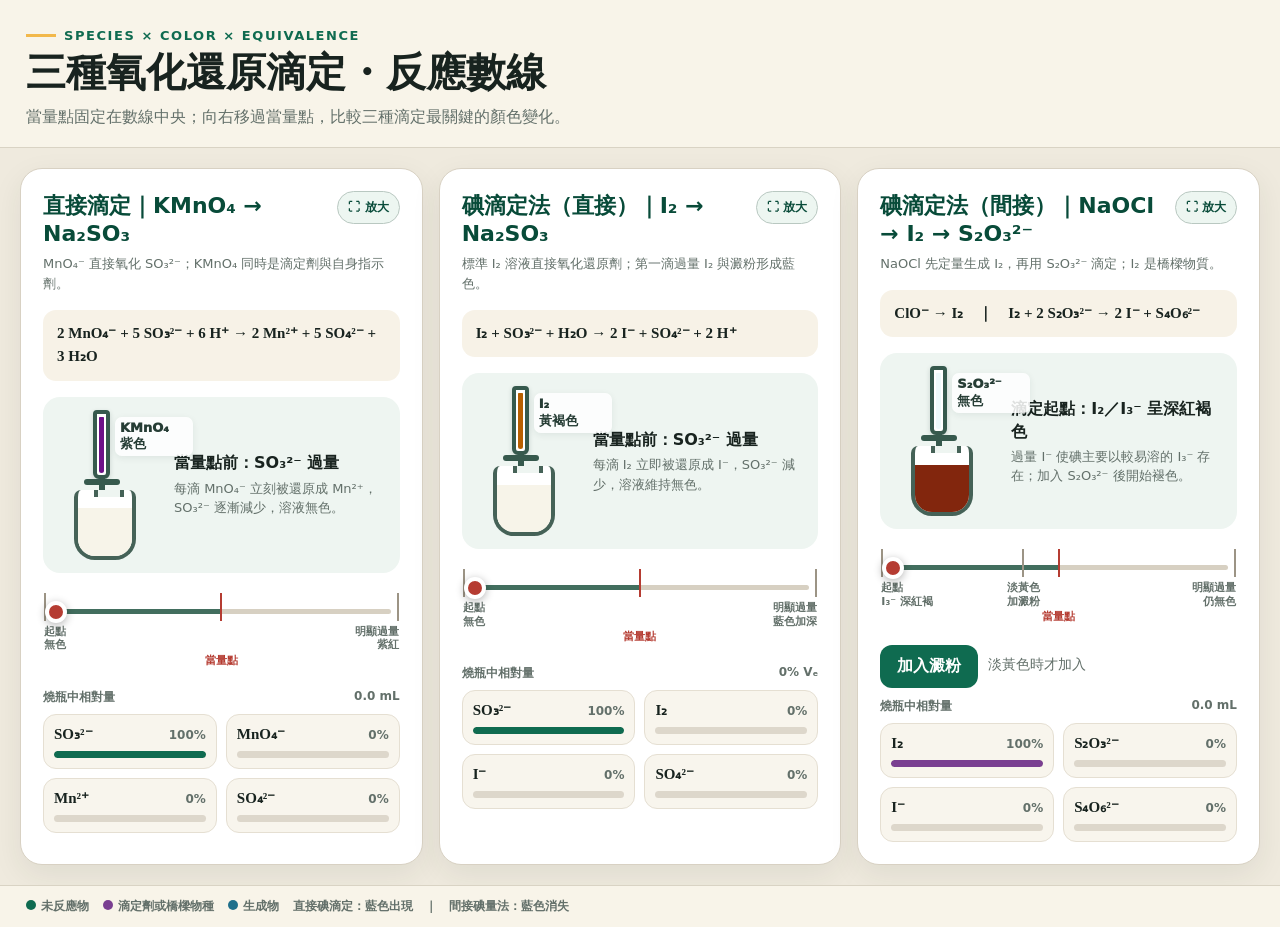
==== redox-titration-line/index.html @ ae6f3263 "新增氧化還原滴定互動數線" ====
<!doctype html>
<html lang="zh-Hant">
<head>
  <meta charset="utf-8">
  <meta name="viewport" content="width=device-width, initial-scale=1">
  <meta name="color-scheme" content="light">
  <meta name="description" content="比較過錳酸鉀直接滴定、直接碘滴定與間接碘量法的物種、顏色及當量點變化。">
  <title>三種氧化還原滴定｜互動反應數線</title>
  <style>
    :root {
      --ink:#18231f; --muted:#63706a; --paper:#fffdf7; --line:#d9d3c4;
      --green:#0f6b50; --green-dark:#084b39; --lime:#d9ef8b; --amber:#f2b84b;
      --purple:#7a3f91; --blue:#1f6f8b; --red:#b53c32; --shadow:0 18px 48px rgba(31,42,36,.12);
    }
    *{box-sizing:border-box}
    html{scroll-behavior:smooth}
    body{margin:0;color:var(--ink);background:#f2eee4;font-family:"PingFang TC","Noto Sans TC",system-ui,sans-serif}
    button,input{font:inherit}
    button{cursor:pointer}
    .topbar{position:sticky;top:0;z-index:20;display:flex;align-items:center;justify-content:space-between;gap:16px;padding:14px clamp(18px,4vw,56px);background:rgba(255,253,247,.9);border-bottom:1px solid rgba(130,119,94,.18);backdrop-filter:blur(14px)}
    .brand{display:flex;align-items:center;gap:12px;font-weight:900;letter-spacing:.04em}
    .brand-mark{width:34px;height:34px;display:grid;place-items:center;border-radius:50%;color:white;background:var(--green);box-shadow:inset 0 0 0 5px rgba(255,255,255,.2)}
    .top-actions{display:flex;gap:8px}
    .icon-btn,.pill-btn{border:1px solid #cbc5b8;background:white;color:var(--ink);border-radius:999px;padding:9px 13px;font-weight:800}
    .icon-btn:hover,.pill-btn:hover{border-color:var(--green);color:var(--green)}
    main{max-width:1180px;margin:auto;padding:clamp(24px,5vw,64px) clamp(18px,4vw,44px) 92px}
    .hero{display:grid;grid-template-columns:1.25fr .75fr;gap:34px;align-items:end;margin-bottom:36px}
    .eyebrow{display:inline-flex;align-items:center;gap:8px;color:var(--green);font-weight:900;font-size:13px;letter-spacing:.12em;text-transform:uppercase}
    .eyebrow:before{content:"";width:30px;height:3px;background:var(--amber)}
    h1{font-family:"Noto Serif TC","Songti TC",serif;font-size:clamp(42px,7vw,82px);line-height:1.05;letter-spacing:-.04em;margin:16px 0 18px}
    .hero p{max-width:720px;font-size:clamp(17px,2vw,21px);line-height:1.75;color:#445049;margin:0}
    .formula-card{position:relative;min-height:200px;padding:26px;border-radius:28px;background:var(--green-dark);color:white;overflow:hidden;box-shadow:var(--shadow)}
    .formula-card:after{content:"e⁻";position:absolute;right:-10px;bottom:-34px;font:900 112px/1 Georgia,serif;color:rgba(255,255,255,.09);transform:rotate(-8deg)}
    .formula-card strong{display:block;font-size:15px;color:var(--lime);margin-bottom:42px}
    .formula-card span{display:block;font:700 clamp(22px,3vw,34px)/1.45 Georgia,"Times New Roman",serif}
    .journey-wrap{position:relative;margin:0 0 30px;padding:14px 0 2px}
    .journey-line{position:absolute;left:8%;right:8%;top:36px;height:4px;background:#cec7b8;border-radius:9px}
    .journey-fill{width:0;height:100%;background:linear-gradient(90deg,var(--green),var(--amber));border-radius:9px;transition:width .45s ease}
    .journey{position:relative;display:grid;grid-template-columns:repeat(3,1fr);gap:10px}
    .station-tab{border:0;background:transparent;text-align:center;color:var(--muted);padding:0 8px}
    .station-tab .dot{display:grid;place-items:center;width:48px;height:48px;margin:0 auto 10px;border-radius:50%;border:4px solid #f2eee4;background:#c9c2b3;color:white;font-weight:900;transition:.25s}
    .station-tab b{display:block;font-size:15px}.station-tab small{font-size:12px}
    .station-tab.active{color:var(--green-dark)}
    .station-tab.active .dot,.station-tab.done .dot{background:var(--green);transform:scale(1.08)}
    .station-tab.done .dot:after{content:"✓"}.station-tab.done .dot{font-size:0}
    .lesson{display:none;animation:rise .38s ease}
    .lesson.active{display:block}
    @keyframes rise{from{opacity:0;transform:translateY(10px)}to{opacity:1;transform:none}}
    .lesson-head{display:flex;justify-content:space-between;align-items:start;gap:24px;margin-bottom:18px}
    .lesson-kicker{color:var(--red);font-size:13px;font-weight:900;letter-spacing:.1em}
    h2{font-family:"Noto Serif TC","Songti TC",serif;font-size:clamp(28px,4vw,44px);margin:7px 0 8px}
    .lesson-head p{color:var(--muted);line-height:1.65;margin:0;max-width:780px}
    .tag{white-space:nowrap;border:1px solid #b8cfc6;background:#e9f5ef;color:var(--green-dark);border-radius:999px;padding:8px 12px;font-size:13px;font-weight:900}
    .grid{display:grid;grid-template-columns:1.15fr .85fr;gap:18px}
    .panel{background:var(--paper);border:1px solid #ded7c9;border-radius:24px;padding:clamp(20px,3vw,30px);box-shadow:var(--shadow)}
    .panel h3{font-size:16px;margin:0 0 18px;color:var(--green-dark);letter-spacing:.04em}
    .equation{padding:18px;border-left:5px solid var(--amber);background:#f7f2e7;border-radius:6px 16px 16px 6px;font:700 clamp(16px,2.2vw,23px)/1.6 Georgia,"Times New Roman",serif;overflow-x:auto;white-space:nowrap}
    sub,sup{line-height:0}
    .ratio-rail{display:grid;grid-template-columns:repeat(3,1fr);align-items:center;gap:8px;margin:24px 0}
    .ratio-node{min-height:92px;display:grid;place-items:center;text-align:center;padding:10px;border-radius:18px;background:white;border:2px solid #d8d1c2;font-weight:900}
    .ratio-node b{display:block;font-size:23px;color:var(--green)}
    .ratio-arrow{text-align:center;color:var(--red);font-weight:900;font-size:13px}
    .question{margin:14px 0;padding:16px 18px;border:1px dashed #c6bdac;border-radius:16px;background:#fff}
    .question strong{display:block;margin-bottom:10px}
    .choices{display:flex;flex-wrap:wrap;gap:8px}
    .choice{border:1px solid #c9c2b5;background:#fff;border-radius:12px;padding:9px 12px}
    .choice.selected{border-color:var(--green);background:#e5f3ed;color:var(--green-dark);font-weight:900}
    .choice.wrong{border-color:#d69b94;background:#fff0ed;color:#8f312a}
    .feedback{min-height:25px;margin-top:9px;color:var(--muted);font-size:14px;line-height:1.55}
    .feedback.good{color:var(--green);font-weight:800}.feedback.bad{color:var(--red);font-weight:800}
    .sim{display:grid;gap:16px}
    .flask-area{min-height:214px;display:grid;place-items:center;background:linear-gradient(#eef8f2,#fff);border-radius:20px;border:1px solid #dce7e0}
    .flask{position:relative;width:150px;height:150px;border:6px solid #426255;border-top:0;border-radius:15px 15px 52px 52px;overflow:hidden;transform:perspective(220px) rotateX(-2deg)}
    .flask:before{content:"";position:absolute;left:44px;top:-36px;width:52px;height:50px;border:6px solid #426255;border-bottom:0;border-radius:8px 8px 0 0;background:#eef8f2;z-index:2}
    .liquid{position:absolute;left:0;right:0;bottom:0;height:70%;background:#f7f4e9;transition:background .2s}
    .drop{position:absolute;left:50%;top:14px;width:13px;height:18px;border-radius:50% 50% 50% 0;background:var(--purple);transform:translateX(-50%) rotate(-45deg);opacity:.85}
    .range-labels{display:flex;justify-content:space-between;color:var(--muted);font-size:12px}
    input[type=range]{width:100%;accent-color:var(--purple)}
    .numberline{position:relative;padding:12px 2px 4px}
    .numberline:before{content:"";position:absolute;left:8px;right:8px;top:24px;height:5px;border-radius:8px;background:linear-gradient(90deg,#2e5680 0 var(--endpoint,91%),#d8d1c2 var(--endpoint,91%) 100%)}
    .numberline input{position:relative;z-index:2;margin:0;appearance:none;background:transparent}
    .numberline input::-webkit-slider-runnable-track{height:5px;background:transparent}
    .numberline input::-webkit-slider-thumb{appearance:none;width:23px;height:23px;margin-top:-9px;border:4px solid white;border-radius:50%;background:var(--red);box-shadow:0 2px 8px rgba(0,0,0,.28)}
    .numberline .eq-tick{position:absolute;left:var(--endpoint,91%);top:7px;width:2px;height:34px;background:var(--red);transform:translateX(-1px)}
    .numberline .eq-tick span{position:absolute;top:-18px;left:50%;transform:translateX(-50%);white-space:nowrap;color:var(--red);font-size:11px;font-weight:900}
    .mini-flask{position:relative;height:92px;border:4px solid #456257;border-top:0;border-radius:9px 9px 28px 28px;overflow:hidden;background:white}
    .mini-flask:before{content:"";position:absolute;left:calc(50% - 18px);top:-22px;width:30px;height:27px;border:4px solid #456257;border-bottom:0;background:#f8fbf9;z-index:2}
    .mini-liquid{position:absolute;left:0;right:0;bottom:0;height:70%;transition:background .2s}
    .color-note{display:grid;grid-template-columns:80px 1fr;gap:14px;align-items:center;padding:15px;border-radius:18px;background:#eef5f1;margin-bottom:14px}
    .starch-action{display:flex;align-items:center;gap:10px;flex-wrap:wrap;margin-top:10px}
    .starch-action button{padding:8px 12px;font-size:13px}
    .starch-action button:disabled{cursor:not-allowed;opacity:.45}
    .starch-status{font-size:12px;font-weight:900;color:var(--muted)}
    .readout{display:flex;align-items:baseline;justify-content:space-between;gap:16px}
    .readout b{font-size:30px;color:var(--purple)}
    .controls{display:grid;grid-template-columns:1fr 1fr;gap:12px}
    label{display:grid;gap:7px;color:var(--muted);font-size:13px;font-weight:800}
    input[type=number]{width:100%;border:1px solid #bfb7a8;border-radius:12px;padding:11px 12px;background:white;color:var(--ink)}
    .calc{margin-top:16px;padding:17px;border-radius:16px;background:var(--green-dark);color:white}
    .calc small{color:#bfe4d4}.calc .answer{font-size:clamp(24px,3.8vw,38px);font-weight:900;margin-top:5px;color:var(--lime)}
    .chain{display:grid;gap:10px}
    .chain-step{position:relative;border:1px solid #d8d1c2;border-radius:18px;padding:17px 18px 17px 64px;background:#fff;transition:.25s}
    .chain-step:before{content:attr(data-n);position:absolute;left:17px;top:16px;width:32px;height:32px;display:grid;place-items:center;border-radius:50%;background:#d9e9e1;color:var(--green-dark);font-weight:900}
    .chain-step:not(:last-child):after{content:"↓";position:absolute;left:28px;bottom:-20px;z-index:2;color:var(--red);font-weight:900}
    .chain-step.active{border-color:var(--green);box-shadow:0 0 0 3px #dfeee8}
    .chain-step b{display:block;margin-bottom:5px}.chain-step span{color:var(--muted);font-size:14px}
    .answer-row{display:flex;gap:10px;align-items:stretch}
    .answer-row input{flex:1;min-width:0;border:1px solid #bfb7a8;border-radius:12px;padding:12px}
    .primary{border:0;border-radius:12px;padding:11px 17px;background:var(--green);color:white;font-weight:900}
    .ghost{border:1px solid #bfb7a8;border-radius:12px;padding:11px 17px;background:white;color:var(--ink);font-weight:900}
    .lesson-nav{display:flex;justify-content:space-between;gap:12px;margin-top:22px}
    .lesson-nav button{min-width:145px}
    .takeaway{margin-top:30px;padding:26px;border-radius:24px;background:#eddba8;display:grid;grid-template-columns:auto 1fr;gap:18px;align-items:start}
    .takeaway .badge{width:50px;height:50px;display:grid;place-items:center;border-radius:15px;background:#1c3f34;color:white;font-size:25px}
    .takeaway h3{margin:0 0 6px}.takeaway p{margin:0;line-height:1.7;color:#554b35}
    footer{text-align:center;color:#7b776d;font-size:13px;padding:24px}
    .toast{position:fixed;left:50%;bottom:28px;z-index:30;transform:translate(-50%,120px);opacity:0;background:#193c31;color:#fff;padding:12px 18px;border-radius:999px;box-shadow:var(--shadow);transition:.3s;font-weight:800}
    .toast.show{transform:translate(-50%,0);opacity:1}
    .map-dialog{width:min(1180px,96vw);max-height:94vh;padding:0;border:0;border-radius:28px;background:var(--paper);color:var(--ink);box-shadow:0 30px 90px rgba(20,35,29,.32);overflow:hidden}
    .map-dialog::backdrop{background:rgba(10,31,24,.62);backdrop-filter:blur(6px)}
    .map-shell{display:grid;grid-template-rows:auto 1fr auto;max-height:94vh}
    .map-head{display:flex;justify-content:space-between;align-items:start;gap:20px;padding:22px 26px 17px;border-bottom:1px solid var(--line);background:#f8f4e9}
    .map-head h2{margin:2px 0 5px;font-size:clamp(26px,3.5vw,40px)}
    .map-head p{margin:0;color:var(--muted);line-height:1.55}
    .map-close{flex:0 0 auto;width:42px;height:42px;border:1px solid #c9c2b5;border-radius:50%;background:white;color:var(--ink);font-size:22px}
    .map-body{display:grid;grid-template-columns:minmax(670px,1fr) 310px;min-height:0;overflow:auto}
    .graph-stage{position:relative;min-height:620px;background:radial-gradient(circle at 50% 42%,rgba(217,239,139,.18),transparent 25%),linear-gradient(#fffdf7,#f7f2e8);overflow:hidden}
    .graph-lines{position:absolute;inset:0;width:100%;height:100%;pointer-events:none}
    .graph-lines > path{fill:none;stroke:#b5ad9c;stroke-width:2;marker-end:url(#arrow)}
    .graph-node{position:absolute;left:var(--x);top:var(--y);transform:translate(-50%,-50%);width:138px;min-height:56px;padding:10px 9px;border:0;border-radius:16px;background:white;color:var(--ink);box-shadow:0 8px 22px rgba(37,49,43,.13);font-size:13px;font-weight:900;line-height:1.35;text-align:center;transition:.18s}
    .graph-node:hover,.graph-node:focus-visible{transform:translate(-50%,-50%) scale(1.05);outline:3px solid rgba(15,107,80,.2)}
    .graph-node[aria-pressed="true"]{background:var(--green-dark);color:white;box-shadow:0 10px 26px rgba(8,75,57,.28)}
    .graph-node.prereq{border-top:5px solid var(--amber)}
    .graph-node.core{width:170px;background:#dff0e8;border:2px solid #9ac5b3;color:var(--green-dark);font-size:15px}
    .graph-node.method{border-top:5px solid var(--green)}
    .graph-node.evidence{border-top:5px solid var(--purple)}
    .graph-node.application{border-top:5px solid var(--blue)}
    .map-detail{padding:24px;border-left:1px solid var(--line);background:white;overflow:auto}
    .map-detail .type{display:inline-block;margin-bottom:10px;padding:5px 9px;border-radius:999px;background:#e4f1eb;color:var(--green-dark);font-size:12px;font-weight:900}
    .map-detail h3{margin:0 0 10px;font:800 25px/1.3 "Noto Serif TC","Songti TC",serif;color:var(--ink)}
    .map-detail p{margin:0 0 17px;color:#4d5a53;line-height:1.7}
    .map-detail dl{margin:0;display:grid;gap:14px}
    .map-detail dt{font-size:12px;font-weight:900;color:var(--red);letter-spacing:.06em}
    .map-detail dd{margin:3px 0 0;line-height:1.6;color:#37443e}
    .map-legend{display:flex;flex-wrap:wrap;gap:14px;padding:12px 26px;border-top:1px solid var(--line);background:#f8f4e9;color:var(--muted);font-size:12px;font-weight:800}
    .legend-dot{display:inline-block;width:10px;height:10px;margin-right:5px;border-radius:50%}
    .process-dialog{width:min(1380px,98vw)}
    .process-grid{display:grid;grid-template-columns:repeat(3,minmax(340px,1fr));gap:16px;padding:20px;background:#efeade;overflow:auto}
    .process-card{min-width:0;padding:22px;border:1px solid #d8d1c3;border-radius:22px;background:white;box-shadow:0 10px 30px rgba(32,45,38,.08)}
    .process-card-head{display:flex;align-items:flex-start;justify-content:space-between;gap:12px;margin-bottom:4px}
    .process-card h3{margin:0 0 4px;color:var(--green-dark);font-size:22px}
    .card-expand{flex:0 0 auto;border:1px solid #b9c8c1;border-radius:999px;background:#edf6f1;color:var(--green-dark);padding:7px 10px;font-size:12px;font-weight:900}
    .card-expand:hover,.card-expand:focus-visible{background:var(--green);color:white;outline:3px solid rgba(15,107,80,.16)}
    .process-card .subtitle{margin:0 0 16px;color:var(--muted);font-size:13px;line-height:1.55}
    .process-equation{padding:12px 14px;border-radius:13px;background:#f7f2e7;font:700 15px/1.55 Georgia,"Times New Roman",serif;overflow-wrap:anywhere}
    .process-observation{display:grid;grid-template-columns:104px 1fr;gap:14px;align-items:center;margin:16px 0;padding:13px;border-radius:17px;background:#eef5f1}
    .titration-apparatus{position:relative;width:98px;height:150px;display:flex;align-items:flex-end;justify-content:center}
    .burette{position:absolute;left:37px;top:0;width:17px;height:69px;border:4px solid #36594d;border-radius:4px 4px 6px 6px;background:white;overflow:hidden;box-shadow:0 2px 5px rgba(28,54,45,.18)}
    .burette-liquid{position:absolute;inset:3px 2px 2px;background:var(--titrant,#f7f4e9);border-radius:1px 1px 3px 3px}
    .burette-tip{position:absolute;left:43px;top:68px;width:6px;height:21px;background:#36594d}
    .burette-stopcock{position:absolute;left:28px;top:69px;width:36px;height:6px;border-radius:4px;background:#36594d}
    .burette-drop{position:absolute;left:41px;top:95px;width:10px;height:13px;border:2px solid rgba(54,89,77,.35);border-radius:60% 60% 65% 65%;background:var(--titrant,#f7f4e9);transform:rotate(45deg)}
    .burette-caption{position:absolute;left:59px;top:7px;width:78px;padding:3px 5px;border-radius:7px;background:rgba(255,255,255,.86);color:#263d35;font-size:13px;font-weight:950;line-height:1.3;box-shadow:0 2px 7px rgba(28,54,45,.08)}
    .solution-vial{position:relative;width:62px;height:70px;border:4px solid #456257;border-top:0;border-radius:7px 7px 21px 21px;overflow:hidden;background:white}
    .solution-vial:before{content:"";position:absolute;left:16px;top:-15px;width:22px;height:18px;border:4px solid #456257;border-bottom:0;background:#eef5f1;z-index:2}
    .solution-color{position:absolute;left:0;right:0;bottom:0;height:72%;background:#f7f4e9;transition:background .2s}
    .process-phase{font-weight:900;color:var(--ink);line-height:1.45}
    .process-note{margin-top:4px;color:var(--muted);font-size:13px;line-height:1.5}
    .process-axis{position:relative;margin:27px 2px 70px}
    .process-axis .track{position:absolute;left:7px;right:7px;top:9px;height:5px;border-radius:8px;background:linear-gradient(90deg,#426e5e 0 var(--eq),#d7d0c2 var(--eq) 100%)}
    .process-axis input{position:relative;z-index:2;width:100%;margin:0;appearance:none;background:transparent;accent-color:var(--red)}
    .process-axis input::-webkit-slider-runnable-track{height:5px;background:transparent}
    .process-axis input::-webkit-slider-thumb{appearance:none;width:22px;height:22px;margin-top:-9px;border:4px solid white;border-radius:50%;background:var(--red);box-shadow:0 2px 8px rgba(0,0,0,.3)}
    .axis-mark{position:absolute;top:-7px;left:var(--pos);width:2px;height:28px;background:#9c9485;transform:translateX(-1px)}
    .axis-mark strong{position:absolute;top:32px;left:50%;min-width:76px;transform:translateX(-50%);text-align:center;color:var(--muted);font-size:11px;line-height:1.25}
    .axis-mark.important{background:var(--red)}.axis-mark.important strong{top:61px;color:var(--red)}
    .axis-mark.edge-start strong{left:0;transform:none;text-align:left}.axis-mark.edge-end strong{left:auto;right:0;transform:none;text-align:right}
    .species-title{display:flex;justify-content:space-between;gap:10px;margin:10px 0 8px;color:var(--muted);font-size:12px;font-weight:900}
    .species-grid{display:grid;grid-template-columns:repeat(2,1fr);gap:9px}
    .species-item{padding:10px;border-radius:13px;background:#f8f5ed;border:1px solid #e5dfd2}
    .species-row{display:flex;justify-content:space-between;gap:7px;align-items:baseline;font-size:12px}
    .species-row b{font:700 15px/1.2 Georgia,"Times New Roman",serif;color:var(--ink)}
    .species-value{color:var(--muted);font-weight:900}
    .species-meter{height:7px;margin-top:8px;border-radius:8px;background:#ddd7cb;overflow:hidden}
    .species-meter span{display:block;width:var(--amount,0%);height:100%;border-radius:8px;background:var(--green);transition:width .2s}
    .species-item.reagent .species-meter span{background:var(--purple)}
    .species-item.product .species-meter span{background:var(--blue)}
    .process-actions{display:flex;align-items:center;gap:10px;flex-wrap:wrap;margin-top:14px}
    .process-actions .feedback{margin:0}
    .indirect-pretreatment{display:none;margin:14px 0 4px;padding:18px 20px;border:2px solid #e0b052;border-radius:16px;background:#fff8e8}
    .ki-head{display:flex;align-items:start;justify-content:space-between;gap:16px}
    .indirect-pretreatment b{display:block;color:#6d4900;margin-bottom:5px}
    .indirect-pretreatment .ki-equation{font:700 15px/1.5 Georgia,"Times New Roman",serif;color:#3f3420}
    .indirect-pretreatment .feedback{margin-top:4px}
    .process-card.is-expanded .indirect-pretreatment{display:block}
    .ki-progress{white-space:nowrap;padding:6px 10px;border-radius:999px;background:#f4d994;color:#664300;font-size:12px;font-weight:900}
    .ki-axis{margin:27px 4px 66px}
    .ki-axis .track{background:linear-gradient(90deg,#d7d0c2,#d89a26)}
    .ki-ratio-grid{display:grid;grid-template-columns:1fr 1fr;gap:10px}
    .ki-ratio-card{padding:12px 14px;border:1px solid #e3c878;border-radius:13px;background:rgba(255,255,255,.7)}
    .ki-ratio-card strong{display:block;margin-bottom:7px;color:#5a3d00;font-size:12px;letter-spacing:.04em}
    .ki-ratio-values{font:800 17px/1.5 Georgia,"Times New Roman",serif;color:var(--ink)}
    .ki-excess-note{margin-top:10px;color:#705b27;font-size:12px;font-weight:800}
    .ki-color-key{display:flex;gap:10px;flex-wrap:wrap;margin:10px 0 0}
    .ki-color-chip{display:flex;align-items:center;gap:7px;padding:6px 9px;border-radius:999px;background:white;color:#58451d;font-size:12px;font-weight:900}
    .ki-color-chip i{width:16px;height:16px;border:1px solid rgba(70,45,15,.25);border-radius:50%}
    body.process-only{min-height:100vh;background:#efeade}
    body.process-only > .topbar,body.process-only > main,body.process-only > #mapDialog,body.process-only > footer,body.process-only > .toast{display:none!important}
    body.process-only #processDialog{position:static;display:block;width:100%;max-width:none;max-height:none;margin:0;padding:0;border-radius:0;background:transparent;box-shadow:none;overflow:visible}
    body.process-only #processDialog::backdrop{display:none}
    body.process-only #processDialog .map-shell{min-height:100vh;max-height:none}
    body.process-only #processClose{display:none}
    body.process-only .process-grid{align-items:stretch}
    .process-grid.has-expanded{grid-template-columns:1fr;padding:clamp(18px,3vw,38px)}
    .process-grid.has-expanded .process-card:not(.is-expanded){display:none}
    .process-card.is-expanded{width:min(100%,1040px);justify-self:center;padding:clamp(24px,4vw,44px)}
    .process-card.is-expanded h3{font-size:clamp(26px,4vw,38px)}
    .process-card.is-expanded .subtitle,.process-card.is-expanded .process-note{font-size:16px}
    .process-card.is-expanded .process-equation{font-size:clamp(17px,2vw,23px)}
    .process-card.is-expanded .process-observation{grid-template-columns:120px 1fr;padding:22px}
    .process-card.is-expanded .titration-apparatus{transform:scale(1.14);transform-origin:center}
    .process-card.is-expanded .species-row b{font-size:18px}
    @media(max-width:820px){.hero,.grid{grid-template-columns:1fr}.formula-card{min-height:160px}.lesson-head{display:block}.tag{display:inline-block;margin-top:12px}.station-tab small{display:none}.ratio-rail{grid-template-columns:1fr}.ratio-arrow{transform:rotate(90deg)}.top-actions .label{display:none}}
    @media(max-width:1100px){.process-grid{grid-template-columns:repeat(3,minmax(330px,1fr))}}
    @media(max-width:900px){.map-body{grid-template-columns:1fr}.graph-stage{min-width:700px}.map-detail{border-left:0;border-top:1px solid var(--line)}.map-dialog{overflow:auto}.map-shell{max-height:none}.map-body{overflow:visible}.map-head{position:sticky;top:0;z-index:4}.process-card{min-width:330px}}
    @media(max-width:520px){h1{font-size:44px}.topbar{padding:11px 14px}.brand{font-size:14px}.brand-mark{width:30px;height:30px}.lesson-nav button{min-width:0;flex:1}.controls{grid-template-columns:1fr}.answer-row{flex-wrap:wrap}.answer-row input{flex-basis:100%}.takeaway{grid-template-columns:1fr}.ratio-node{min-height:70px}}
    @media(prefers-reduced-motion:reduce){*{scroll-behavior:auto!important;animation:none!important;transition:none!important}}
  </style>
</head>
<body class="process-only">
  <header class="topbar">
    <div class="brand"><span class="brand-mark">e⁻</span>氧化還原滴定學習線</div>
    <div class="top-actions">
      <button class="icon-btn" id="processBtn" title="開啟直接與間接滴定反應數線">↔ <span class="label">反應數線</span></button>
      <button class="icon-btn" id="mapBtn" title="開啟化學教育圖譜">◉ <span class="label">教育圖譜</span></button>
      <button class="icon-btn" id="resetBtn" title="重設本頁">↺ <span class="label">重設</span></button>
      <button class="icon-btn" id="fullBtn" title="全螢幕">⛶ <span class="label">全螢幕</span></button>
    </div>
  </header>

  <main>
    <section class="hero">
      <div>
        <div class="eyebrow">Interactive stoichiometry trail</div>
        <h1>把三題，<br>走成一條線。</h1>
        <p>從過錳酸鉀的直接滴定，走到漂白水與溴水的碘量法。每一站都只問同一件事：<b>已知的莫耳數，如何沿反應係數走到未知量？</b></p>
      </div>
      <aside class="formula-card" aria-label="共同解題原則">
        <strong>共同核心</strong>
        <span>滴定劑 mol<br>× 反應係數比<br>= 待測物 mol</span>
      </aside>
    </section>

    <nav class="journey-wrap" aria-label="三題學習線">
      <div class="journey-line"><div class="journey-fill" id="journeyFill"></div></div>
      <div class="journey">
        <button class="station-tab active" data-station="0"><span class="dot">1</span><b>直接滴定</b><small>亞硫酸鈉</small></button>
        <button class="station-tab" data-station="1"><span class="dot">2</span><b>間接滴定</b><small>漂白水</small></button>
        <button class="station-tab" data-station="2"><span class="dot">3</span><b>遷移挑戰</b><small>溴水</small></button>
      </div>
    </nav>

    <section class="lesson active" data-lesson="0">
      <div class="lesson-head">
        <div><div class="lesson-kicker">範例 4｜氧化還原反應的計量</div><h2>KMnO₄ 直接滴定 Na₂SO₃</h2><p>先辨識酸的角色與端點，再沿著 <b>2 : 5</b> 的係數比完成濃度計算。</p></div>
        <span class="tag">一段反應鏈</span>
      </div>
      <div class="grid">
        <article class="panel">
          <h3>01｜反應與判斷</h3>
          <div class="equation">2 MnO<sub>4</sub><sup>−</sup> + 5 SO<sub>3</sub><sup>2−</sup> + 6 H<sup>+</sup> → 2 Mn<sup>2+</sup> + 5 SO<sub>4</sub><sup>2−</sup> + 3 H<sub>2</sub>O</div>
          <div class="ratio-rail">
            <div class="ratio-node"><span><b>0.00400</b>mol MnO₄⁻</span></div>
            <div class="ratio-arrow">× 5 / 2 →</div>
            <div class="ratio-node"><span><b>0.0100</b>mol SO₃²⁻</span></div>
          </div>
          <div class="question">
            <strong>為何不能把硫酸換成鹽酸？</strong>
            <div class="choices" data-answer="cl-oxidized">
              <button class="choice" data-value="too-weak">鹽酸酸性太弱</button>
              <button class="choice" data-value="cl-oxidized">Cl⁻ 會被 MnO₄⁻ 氧化</button>
              <button class="choice" data-value="precipitate">會產生沉澱</button>
            </div>
            <div class="feedback">選一個理由。</div>
          </div>
        </article>
        <aside class="panel sim">
          <h3>02｜拖曳滴定管：觀察端點</h3>
          <div class="flask-area"><div class="drop"></div><div class="flask"><div class="liquid" id="liquid1"></div></div></div>
          <div class="numberline" style="--endpoint:93%"><span class="eq-tick"><span>當量點</span></span><input id="volume1" type="range" min="0" max="43" step="0.1" value="0" aria-label="加入過錳酸鉀體積"></div>
          <div class="range-labels"><span>0 mL</span><span>當量點 40.0 mL</span><span>43 mL</span></div>
          <div class="readout"><span>KMnO₄ 已加入</span><b><span id="vol1Read">0.0</span> mL</b></div>
          <div class="feedback" id="endpointText">當量點前：每滴紫色 MnO₄⁻ 都立刻被還原，溶液維持無色。</div>
          <div class="calc"><small>c(SO₃²⁻) = 0.100 × 0.0400 × 5/2 ÷ 0.0500</small><div class="answer">0.200 M</div></div>
        </aside>
      </div>
      <div class="lesson-nav"><button class="ghost" disabled>← 起點</button><button class="primary next" data-next="1">下一站：漂白水 →</button></div>
    </section>

    <section class="lesson" data-lesson="1">
      <div class="lesson-head">
        <div><div class="lesson-kicker">範例 5｜間接滴定法的計量</div><h2>漂白水的有效成分 NaOCl</h2><p>NaOCl 不直接和滴定劑反應；先用 I⁻ 把氧化力「轉交」給 I₂，再滴定 I₂。</p></div>
        <span class="tag">兩段反應鏈</span>
      </div>
      <div class="grid">
        <article class="panel">
          <h3>01｜點選兩段反應，沿鏈追蹤</h3>
          <div class="chain" id="chain2">
            <button class="chain-step active" data-n="1"><b>產生碘</b><span>ClO⁻ + 2 I⁻ + 2 H⁺ → I₂ + Cl⁻ + H₂O</span></button>
            <button class="chain-step" data-n="2"><b>滴定碘</b><span>I₂ + 2 S₂O₃²⁻ → 2 I⁻ + S₄O₆²⁻</span></button>
            <button class="chain-step" data-n="3"><b>合併比例</b><span>1 mol ClO⁻ ≡ 1 mol I₂ ≡ 2 mol S₂O₃²⁻</span></button>
          </div>
          <div class="question">
            <strong>接近終點時才加澱粉，終點現象是？</strong>
            <div class="choices" data-answer="blue-gone">
              <button class="choice" data-value="blue-gone">深藍色剛好消失</button>
              <button class="choice" data-value="blue-appears">深藍色剛好出現</button>
              <button class="choice" data-value="pink">出現淡粉紅色</button>
            </div>
            <div class="feedback">選一個端點現象。</div>
          </div>
        </article>
        <aside class="panel">
          <h3>02｜顏色—當量點—化學計量數線</h3>
          <div class="color-note"><div class="mini-flask"><div class="mini-liquid" id="liquid2"></div></div><div><b id="phase2">當量點前：尚未加澱粉</b><div class="feedback" id="colorText2">I₂ 呈黃褐色，加入 S₂O₃²⁻ 後逐漸變淡。</div><div class="starch-action"><button class="primary" id="starchBtn2" disabled>加入澱粉</button><span class="starch-status" id="starchStatus2">接近當量點時才加入</span></div></div></div>
          <div class="numberline" style="--endpoint:91%"><span class="eq-tick"><span>20.0 mL</span></span><input id="volume2" type="range" min="0" max="22" step="0.1" value="0" aria-label="加入硫代硫酸鈉體積"></div>
          <div class="range-labels"><span>0 mL｜深藍</span><span>當量點｜無色</span><span>22 mL｜過量</span></div>
          <div class="readout"><span>Na₂S₂O₃ 已加入</span><b style="color:var(--blue)"><span id="vol2Read">0.0</span> mL</b></div>
          <h3 style="margin-top:24px">03｜改變題目數據，即時重算</h3>
          <div class="controls">
            <label>Na₂S₂O₃ 濃度（M）<input id="c2" type="number" value="0.100" min="0.001" step="0.001"></label>
            <label>Na₂S₂O₃ 體積（mL）<input id="v2" type="number" value="20.0" min="0.1" step="0.1"></label>
            <label>漂白水質量（g）<input id="m2" type="number" value="1.00" min="0.01" step="0.01"></label>
            <label>NaOCl 莫耳質量（g/mol）<input id="mm2" type="number" value="74.5" min="1" step="0.1"></label>
          </div>
          <div class="ratio-rail">
            <div class="ratio-node"><span><b id="thio2">0.00200</b>mol S₂O₃²⁻</span></div>
            <div class="ratio-arrow">÷ 2 →</div>
            <div class="ratio-node"><span><b id="hypo2">0.00100</b>mol NaOCl</span></div>
          </div>
          <div class="calc"><small>質量百分率 = n(NaOCl) × 74.5 ÷ 1.00 × 100%</small><div class="answer" id="percent2">7.45%</div></div>
        </aside>
      </div>
      <div class="lesson-nav"><button class="ghost prev" data-prev="0">← 回直接滴定</button><button class="primary next" data-next="2">下一站：遷移挑戰 →</button></div>
    </section>

    <section class="lesson" data-lesson="2">
      <div class="lesson-head">
        <div><div class="lesson-kicker">類題 5｜把方法遷移到新物質</div><h2>溴水中的 Br₂ 有多少克？</h2><p>題目換了物質，但中間的 I₂ 與 S₂O₃²⁻ 比例完全相同。先自己作答，再逐層開提示。</p></div>
        <span class="tag">概念遷移</span>
      </div>
      <div class="grid">
        <article class="panel">
          <h3>01｜請先完成</h3>
          <div class="equation">Br<sub>2</sub> + 2 I<sup>−</sup> → 2 Br<sup>−</sup> + I<sub>2</sub><br>I<sub>2</sub> + 2 S<sub>2</sub>O<sub>3</sub><sup>2−</sup> → 2 I<sup>−</sup> + S<sub>4</sub>O<sub>6</sub><sup>2−</sup></div>
          <div class="question">
            <strong>0.200 M Na₂S₂O₃ 25.0 mL 對應多少克 Br₂？</strong>
            <div class="answer-row"><input id="answer3" type="number" step="0.001" placeholder="輸入數值（g）" aria-label="溴的質量答案"><button class="primary" id="check3">檢查</button><button class="ghost" id="hint3">提示</button></div>
            <div class="feedback" id="feedback3">Br = 80，所以 M(Br₂) = 160 g/mol。</div>
          </div>
          <h3 style="margin-top:22px">02｜拖曳類題滴定數線</h3>
          <div class="color-note"><div class="mini-flask"><div class="mini-liquid" id="liquid3"></div></div><div><b id="phase3">當量點前：尚未加澱粉</b><div class="feedback" id="colorText3">I₂ 呈黃褐色，先滴定至淡黃色。</div><div class="starch-action"><button class="primary" id="starchBtn3" disabled>加入澱粉</button><span class="starch-status" id="starchStatus3">接近當量點時才加入</span></div></div></div>
          <div class="numberline" style="--endpoint:93%"><span class="eq-tick"><span>25.0 mL</span></span><input id="volume3" type="range" min="0" max="27" step="0.1" value="0" aria-label="類題加入硫代硫酸鈉體積"></div>
          <div class="range-labels"><span>0 mL｜深藍</span><span>當量點｜無色</span><span>27 mL｜過量</span></div>
          <div class="readout"><span>Na₂S₂O₃ 已加入</span><b style="color:var(--blue)"><span id="vol3Read">0.0</span> mL</b></div>
          <div class="calc"><small id="work3">答案會在答對後顯示完整算式。</small><div class="answer" id="result3">—</div></div>
        </article>
        <aside class="panel">
          <h3>02｜三題連線總結</h3>
          <div class="chain">
            <div class="chain-step" data-n="A"><b>範例 4：直接走</b><span>MnO₄⁻ → SO₃²⁻，使用 2 : 5</span></div>
            <div class="chain-step" data-n="B"><b>範例 5：透過 I₂</b><span>ClO⁻ → I₂ → S₂O₃²⁻，總比 1 : 2</span></div>
            <div class="chain-step" data-n="C"><b>類題 5：換待測物</b><span>Br₂ → I₂ → S₂O₃²⁻，仍是 1 : 2</span></div>
          </div>
          <div class="takeaway"><div class="badge">↗</div><div><h3>看到間接滴定，先找「橋樑物質」</h3><p>本組題的橋樑是 I₂。不要把兩個反應的係數硬背在一起；逐段走，單位會帶你到答案。</p></div></div>
        </aside>
      </div>
      <div class="lesson-nav"><button class="ghost prev" data-prev="1">← 回漂白水</button><button class="primary" id="finishBtn">完成三站 ✓</button></div>
    </section>
  </main>
  <dialog class="map-dialog" id="mapDialog" aria-labelledby="mapTitle">
    <div class="map-shell">
      <header class="map-head">
        <div><div class="eyebrow">Chemistry education map</div><h2 id="mapTitle">氧化還原滴定・化學教育圖譜</h2><p>由先備知識走向方法、可觀察證據與三題遷移。點選節點查看教學意義與檢核問題。</p></div>
        <button class="map-close" id="mapClose" aria-label="關閉化學教育圖譜">×</button>
      </header>
      <div class="map-body">
        <div class="graph-stage" role="group" aria-label="氧化還原滴定概念關係圖">
          <svg class="graph-lines" viewBox="0 0 1000 650" preserveAspectRatio="none" aria-hidden="true">
            <defs><marker id="arrow" viewBox="0 0 10 10" refX="8" refY="5" markerWidth="6" markerHeight="6" orient="auto-start-reverse"><path d="M 0 0 L 10 5 L 0 10 z" fill="#9b9486"></path></marker></defs>
            <path d="M150 80 Q260 130 440 165"></path><path d="M500 55 L500 155"></path><path d="M850 80 Q740 130 560 165"></path>
            <path d="M470 220 Q390 260 300 300"></path><path d="M530 220 Q610 260 700 300"></path>
            <path d="M280 350 Q220 395 170 430"></path><path d="M320 350 Q370 395 420 430"></path>
            <path d="M680 350 Q630 395 610 430"></path><path d="M720 350 Q790 395 850 430"></path>
            <path d="M170 490 L170 555"></path><path d="M420 490 Q450 525 500 555"></path><path d="M610 490 Q565 525 520 555"></path><path d="M850 490 L820 555"></path>
          </svg>
          <button class="graph-node prereq" style="--x:15%;--y:12%" data-node="oxidation">氧化數與電子轉移</button>
          <button class="graph-node prereq" style="--x:50%;--y:8%" data-node="balance">半反應配平</button>
          <button class="graph-node prereq" style="--x:85%;--y:12%" data-node="moles">n = C × V</button>
          <button class="graph-node core" style="--x:50%;--y:29%" data-node="core" aria-pressed="true">氧化還原滴定</button>
          <button class="graph-node method" style="--x:30%;--y:48%" data-node="direct">直接滴定</button>
          <button class="graph-node method" style="--x:70%;--y:48%" data-node="indirect">間接碘量法</button>
          <button class="graph-node evidence" style="--x:17%;--y:69%" data-node="permanganate">KMnO₄ 自身指示</button>
          <button class="graph-node evidence" style="--x:42%;--y:69%" data-node="equivalence">當量點與終點</button>
          <button class="graph-node evidence" style="--x:61%;--y:69%" data-node="bridge">橋樑物質 I₂</button>
          <button class="graph-node evidence" style="--x:85%;--y:69%" data-node="starch">澱粉加入時機</button>
          <button class="graph-node application" style="--x:17%;--y:90%" data-node="example4">範例 4｜Na₂SO₃</button>
          <button class="graph-node application" style="--x:50%;--y:90%" data-node="example5">範例 5｜NaOCl</button>
          <button class="graph-node application" style="--x:82%;--y:90%" data-node="transfer">類題 5｜Br₂</button>
        </div>
        <aside class="map-detail" aria-live="polite">
          <span class="type" id="mapType">核心概念</span>
          <h3 id="mapNodeTitle">氧化還原滴定</h3>
          <p id="mapSummary">以已知濃度的氧化劑或還原劑，透過定量反應求出待測物含量。</p>
          <dl>
            <div><dt>關鍵關係</dt><dd id="mapRelation">電子守恆 → 反應係數比 → 莫耳數換算</dd></div>
            <div><dt>可觀察證據</dt><dd id="mapEvidence">顏色轉變提供終點訊號，體積讀值提供化學計量資料。</dd></div>
            <div><dt>學習檢核</dt><dd id="mapCheck">能否把滴定劑的 C、V 轉成待測物的莫耳數？</dd></div>
            <div><dt>常見迷思</dt><dd id="mapMisconception">只背顏色或公式，卻沒有先確認反應係數比。</dd></div>
          </dl>
        </aside>
      </div>
      <footer class="map-legend" aria-label="節點圖例">
        <span><i class="legend-dot" style="background:var(--amber)"></i>先備知識</span><span><i class="legend-dot" style="background:var(--green)"></i>方法</span><span><i class="legend-dot" style="background:var(--purple)"></i>可觀察證據</span><span><i class="legend-dot" style="background:var(--blue)"></i>應用與遷移</span>
      </footer>
    </div>
  </dialog>
  <dialog class="map-dialog process-dialog" id="processDialog" aria-labelledby="processTitle" open>
    <div class="map-shell">
      <header class="map-head">
        <div><div class="eyebrow">Species × color × equivalence</div><h2 id="processTitle">三種氧化還原滴定・反應數線</h2><p>當量點固定在數線中央；向右移過當量點，比較三種滴定最關鍵的顏色變化。</p></div>
        <button class="map-close" id="processClose" aria-label="關閉反應數線">×</button>
      </header>
      <div class="process-grid">
        <section class="process-card" aria-labelledby="directTitle">
          <div class="process-card-head"><h3 id="directTitle">直接滴定｜KMnO₄ → Na₂SO₃</h3><button class="card-expand" type="button" aria-expanded="false">⛶ 放大</button></div>
          <p class="subtitle">MnO₄⁻ 直接氧化 SO₃²⁻；KMnO₄ 同時是滴定劑與自身指示劑。</p>
          <div class="process-equation">2 MnO₄⁻ + 5 SO₃²⁻ + 6 H⁺ → 2 Mn²⁺ + 5 SO₄²⁻ + 3 H₂O</div>
          <div class="process-observation"><div class="titration-apparatus" style="--titrant:#6d1188" role="img" aria-label="上方滴定管裝有紫色過錳酸鉀溶液"><div class="burette"><div class="burette-liquid" id="directBuretteColor"></div></div><div class="burette-stopcock"></div><div class="burette-tip"></div><div class="burette-drop"></div><span class="burette-caption">KMnO₄<br>紫色</span><div class="solution-vial"><div class="solution-color" id="directSwatch"></div></div></div><div><div class="process-phase" id="directPhase">起點：SO₃²⁻ 過量</div><div class="process-note" id="directNote">尚未加入 KMnO₄，溶液無色。</div></div></div>
          <div class="process-axis" style="--eq:50%">
            <div class="track"></div><span class="axis-mark edge-start" style="--pos:0%"><strong>起點<br>無色</strong></span><span class="axis-mark important" style="--pos:50%"><strong>當量點</strong></span><span class="axis-mark edge-end" style="--pos:100%"><strong>明顯過量<br>紫紅</strong></span>
            <input id="directProcessVolume" type="range" min="0" max="100" step="1" value="0" aria-label="直接滴定反應進程數線">
          </div>
          <div class="species-title"><span>燒瓶中相對量</span><span id="directVolumeLabel">0.0 mL</span></div>
          <div class="species-grid">
            <div class="species-item"><div class="species-row"><b>SO₃²⁻</b><span class="species-value" id="directSo3Value">100%</span></div><div class="species-meter"><span id="directSo3Bar" style="--amount:100%"></span></div></div>
            <div class="species-item reagent"><div class="species-row"><b>MnO₄⁻</b><span class="species-value" id="directMno4Value">0%</span></div><div class="species-meter"><span id="directMno4Bar"></span></div></div>
            <div class="species-item product"><div class="species-row"><b>Mn²⁺</b><span class="species-value" id="directMn2Value">0%</span></div><div class="species-meter"><span id="directMn2Bar"></span></div></div>
            <div class="species-item product"><div class="species-row"><b>SO₄²⁻</b><span class="species-value" id="directSo4Value">0%</span></div><div class="species-meter"><span id="directSo4Bar"></span></div></div>
          </div>
        </section>

        <section class="process-card" aria-labelledby="iodimetryTitle">
          <div class="process-card-head"><h3 id="iodimetryTitle">碘滴定法（直接）｜I₂ → Na₂SO₃</h3><button class="card-expand" type="button" aria-expanded="false">⛶ 放大</button></div>
          <p class="subtitle">標準 I₂ 溶液直接氧化還原劑；第一滴過量 I₂ 與澱粉形成藍色。</p>
          <div class="process-equation">I₂ + SO₃²⁻ + H₂O → 2 I⁻ + SO₄²⁻ + 2 H⁺</div>
          <div class="process-observation"><div class="titration-apparatus" style="--titrant:#b85f00" role="img" aria-label="上方滴定管裝有黃褐色碘溶液"><div class="burette"><div class="burette-liquid" id="iodimetryBuretteColor"></div></div><div class="burette-stopcock"></div><div class="burette-tip"></div><div class="burette-drop"></div><span class="burette-caption">I₂<br>黃褐色</span><div class="solution-vial"><div class="solution-color" id="iodimetrySwatch"></div></div></div><div><div class="process-phase" id="iodimetryPhase">起點：SO₃²⁻ 過量</div><div class="process-note" id="iodimetryNote">加入的 I₂ 立即被還原，溶液維持無色。</div></div></div>
          <div class="process-axis" style="--eq:50%">
            <div class="track"></div><span class="axis-mark edge-start" style="--pos:0%"><strong>起點<br>無色</strong></span><span class="axis-mark important" style="--pos:50%"><strong>當量點</strong></span><span class="axis-mark edge-end" style="--pos:100%"><strong>明顯過量<br>藍色加深</strong></span>
            <input id="iodimetryProcessVolume" type="range" min="0" max="100" step="1" value="0" aria-label="直接碘滴定反應進程數線">
          </div>
          <div class="species-title"><span>燒瓶中相對量</span><span id="iodimetryVolumeLabel">0% Vₑ</span></div>
          <div class="species-grid">
            <div class="species-item"><div class="species-row"><b>SO₃²⁻</b><span class="species-value" id="iodimetrySo3Value">100%</span></div><div class="species-meter"><span id="iodimetrySo3Bar" style="--amount:100%"></span></div></div>
            <div class="species-item reagent"><div class="species-row"><b>I₂</b><span class="species-value" id="iodimetryI2Value">0%</span></div><div class="species-meter"><span id="iodimetryI2Bar"></span></div></div>
            <div class="species-item product"><div class="species-row"><b>I⁻</b><span class="species-value" id="iodimetryIValue">0%</span></div><div class="species-meter"><span id="iodimetryIBar"></span></div></div>
            <div class="species-item product"><div class="species-row"><b>SO₄²⁻</b><span class="species-value" id="iodimetrySo4Value">0%</span></div><div class="species-meter"><span id="iodimetrySo4Bar"></span></div></div>
          </div>
        </section>

        <section class="process-card" id="indirectProcessCard" aria-labelledby="indirectTitle">
          <div class="process-card-head"><h3 id="indirectTitle">碘滴定法（間接）｜NaOCl → I₂ → S₂O₃²⁻</h3><button class="card-expand" type="button" aria-expanded="false">⛶ 放大</button></div>
          <p class="subtitle">NaOCl 先定量生成 I₂，再用 S₂O₃²⁻ 滴定；I₂ 是橋樑物質。</p>
          <div class="process-equation">ClO⁻ → I₂　｜　I₂ + 2 S₂O₃²⁻ → 2 I⁻ + S₄O₆²⁻</div>
          <div class="indirect-pretreatment">
            <div class="ki-head"><div><b>滴定前處理｜沿數線加入過量 KI</b><div class="ki-equation">ClO⁻ + 2 I⁻ + 2 H⁺ → I₂ + Cl⁻ + H₂O</div><div class="feedback" id="processKiStatus">將滑桿向右拖曳，觀察 I₂ 逐漸生成。</div></div><span class="ki-progress" id="kiProgressLabel">KI 前處理完成</span></div>
            <div class="process-axis ki-axis" style="--eq:100%"><div class="track"></div><span class="axis-mark edge-start" style="--pos:0%"><strong>起點<br>NaOCl 無色</strong></span><span class="axis-mark" style="--pos:70%"><strong>KI 恰足<br>I₂ 棕褐</strong></span><span class="axis-mark edge-end" style="--pos:100%"><strong>過量 KI<br>I₃⁻ 深紅褐</strong></span><input id="kiProcessProgress" type="range" min="0" max="100" step="1" value="100" aria-label="由限量至過量碘化鉀的反應進程數線"></div>
            <div class="ki-color-key"><span class="ki-color-chip"><i style="background:#d9a84d"></i>限量 KI：I₂ 較淺黃褐色</span><span class="ki-color-chip"><i style="background:#7b2f15"></i>過量 KI：I₃⁻ 深紅褐色</span></div>
            <div class="ki-ratio-grid"><div class="ki-ratio-card"><strong>反應物係數比</strong><div class="ki-ratio-values">ClO⁻ : I⁻ : H⁺ = 1 : 2 : 2</div></div><div class="ki-ratio-card"><strong>產物係數比</strong><div class="ki-ratio-values">I₂ : Cl⁻ : H₂O = 1 : 1 : 1</div></div></div>
            <div class="ki-excess-note">注意：I⁻ 實際加入過量；係數 2 表示每 1 mol ClO⁻ 反應時消耗 2 mol I⁻。多出的 I⁻ 再與 I₂ 建立平衡：I₂ + I⁻ ⇌ I₃⁻。</div>
          </div>
          <div class="process-observation"><div class="titration-apparatus" style="--titrant:#eef9fb" role="img" aria-label="上方滴定管裝有無色硫代硫酸鈉溶液"><div class="burette"><div class="burette-liquid" id="indirectBuretteColor"></div></div><div class="burette-stopcock"></div><div class="burette-tip"></div><div class="burette-drop"></div><span class="burette-caption">S₂O₃²⁻<br>無色</span><div class="solution-vial"><div class="solution-color" id="indirectSwatch"></div></div></div><div><div class="process-phase" id="indirectPhase">起點：I₂ 尚未被滴定</div><div class="process-note" id="indirectNote">I₂ 呈黃褐色；先不加澱粉。</div></div></div>
          <div class="process-axis" style="--eq:50%">
            <div class="track"></div><span class="axis-mark edge-start" style="--pos:0%"><strong>起點<br>I₃⁻ 深紅褐</strong></span><span class="axis-mark" style="--pos:40%"><strong>淡黃色<br>加澱粉</strong></span><span class="axis-mark important" style="--pos:50%"><strong>當量點</strong></span><span class="axis-mark edge-end" style="--pos:100%"><strong>明顯過量<br>仍無色</strong></span>
            <input id="indirectProcessVolume" type="range" min="0" max="100" step="1" value="0" aria-label="間接滴定反應進程數線">
          </div>
          <div class="process-actions"><button class="primary" id="processStarchBtn" disabled>加入澱粉</button><span class="feedback" id="processStarchStatus">淡黃色時才加入</span></div>
          <div class="species-title"><span>燒瓶中相對量</span><span id="indirectVolumeLabel">0.0 mL</span></div>
          <div class="species-grid">
            <div class="species-item reagent"><div class="species-row"><b>I₂</b><span class="species-value" id="indirectI2Value">100%</span></div><div class="species-meter"><span id="indirectI2Bar" style="--amount:100%"></span></div></div>
            <div class="species-item reagent"><div class="species-row"><b>S₂O₃²⁻</b><span class="species-value" id="indirectThioValue">0%</span></div><div class="species-meter"><span id="indirectThioBar"></span></div></div>
            <div class="species-item product"><div class="species-row"><b>I⁻</b><span class="species-value" id="indirectIValue">0%</span></div><div class="species-meter"><span id="indirectIBar"></span></div></div>
            <div class="species-item product"><div class="species-row"><b>S₄O₆²⁻</b><span class="species-value" id="indirectTetValue">0%</span></div><div class="species-meter"><span id="indirectTetBar"></span></div></div>
          </div>
        </section>
      </div>
      <footer class="map-legend"><span><i class="legend-dot" style="background:var(--green)"></i>未反應物</span><span><i class="legend-dot" style="background:var(--purple)"></i>滴定劑或橋樑物種</span><span><i class="legend-dot" style="background:var(--blue)"></i>生成物</span><span><b>直接碘滴定：</b>藍色出現　｜　<b>間接碘量法：</b>藍色消失</span></footer>
    </div>
  </dialog>
  <footer>離線可用・適合投影、平板與學生自學｜數值依題目原始資料</footer>
  <div class="toast" id="toast" role="status" aria-live="polite"></div>

  <script>
    const state={station:0,done:new Set(),hint:0};
    const lessons=[...document.querySelectorAll('.lesson')];
    const tabs=[...document.querySelectorAll('.station-tab')];
    const toast=document.querySelector('#toast');
    function showToast(message){toast.textContent=message;toast.classList.add('show');clearTimeout(showToast.t);showToast.t=setTimeout(()=>toast.classList.remove('show'),2200)}
    function showStation(index){
      state.station=Math.max(0,Math.min(2,index));
      lessons.forEach((el,i)=>el.classList.toggle('active',i===state.station));
      tabs.forEach((el,i)=>{el.classList.toggle('active',i===state.station);el.classList.toggle('done',state.done.has(i)&&i!==state.station)});
      document.querySelector('#journeyFill').style.width=(state.station*50)+'%';
      window.scrollTo({top:document.querySelector('.journey-wrap').offsetTop-70,behavior:'smooth'});
    }
    tabs.forEach((tab,i)=>tab.addEventListener('click',()=>showStation(i)));
    document.querySelectorAll('.next').forEach(btn=>btn.addEventListener('click',()=>{state.done.add(state.station);showStation(+btn.dataset.next)}));
    document.querySelectorAll('.prev').forEach(btn=>btn.addEventListener('click',()=>showStation(+btn.dataset.prev)));

    document.querySelectorAll('.choices').forEach(group=>{
      group.querySelectorAll('.choice').forEach(btn=>btn.addEventListener('click',()=>{
        group.querySelectorAll('.choice').forEach(x=>x.classList.remove('selected','wrong'));
        const ok=btn.dataset.value===group.dataset.answer;btn.classList.add(ok?'selected':'wrong');
        const fb=group.nextElementSibling;fb.className='feedback '+(ok?'good':'bad');
        if(group.dataset.answer==='cl-oxidized') fb.textContent=ok?'正確：Cl⁻ 會被強氧化劑 MnO₄⁻ 氧化成 Cl₂，額外消耗滴定劑。':'再想想：問題不在酸度，而在鹽酸提供的 Cl⁻。';
        else fb.textContent=ok?'正確：澱粉—碘的深藍色消失，表示 I₂ 已恰好反應完。':'留意：這是碘量法，不是以 KMnO₄ 自身顏色判斷。';
      }));
    });

    const volume1=document.querySelector('#volume1');
    function updateFlask(){
      const v=+volume1.value;document.querySelector('#vol1Read').textContent=v.toFixed(1);
      const liquid=document.querySelector('#liquid1'),text=document.querySelector('#endpointText');
      if(v<40){liquid.style.background='#f7f4e9';text.textContent='當量點前：每滴紫色 MnO₄⁻ 都立刻被還原，溶液維持無色。'}
      else if(v<=40.3){liquid.style.background='#f4dff0';text.textContent='剛達終點：第一滴過量 MnO₄⁻ 使淡粉紅色持續約 30 秒。'}
      else{liquid.style.background='#b56fc0';text.textContent='已過量：紫紅色愈來愈深，表示滴定已超過終點。'}
    }
    volume1.addEventListener('input',updateFlask);updateFlask();

    document.querySelectorAll('#chain2 .chain-step').forEach(step=>step.addEventListener('click',()=>{document.querySelectorAll('#chain2 .chain-step').forEach(x=>x.classList.remove('active'));step.classList.add('active')}));
    function calculateBleach(){
      const c=+document.querySelector('#c2').value,v=+document.querySelector('#v2').value,m=+document.querySelector('#m2').value,mm=+document.querySelector('#mm2').value;
      const thio=c*v/1000,hypo=thio/2,pct=hypo*mm/m*100;
      document.querySelector('#thio2').textContent=Number.isFinite(thio)?thio.toFixed(5):'—';
      document.querySelector('#hypo2').textContent=Number.isFinite(hypo)?hypo.toFixed(5):'—';
      document.querySelector('#percent2').textContent=Number.isFinite(pct)?pct.toFixed(2)+'%':'—';
    }
    document.querySelectorAll('#c2,#v2,#m2,#mm2').forEach(el=>el.addEventListener('input',calculateBleach));calculateBleach();

    const iodineState={two:false,three:false};
    function updateIodineLine(sliderId,endpoint,liquidId,phaseId,textId,readId,buttonId,statusId,stateKey){
      const slider=document.querySelector(sliderId),v=+slider.value,liquid=document.querySelector(liquidId),phase=document.querySelector(phaseId),text=document.querySelector(textId),button=document.querySelector(buttonId),status=document.querySelector(statusId);
      document.querySelector(readId).textContent=v.toFixed(1);
      const addThreshold=endpoint*.9;
      if(v<addThreshold && iodineState[stateKey]) iodineState[stateKey]=false;
      const starchAdded=iodineState[stateKey];
      button.disabled=starchAdded||v<addThreshold||v>endpoint+.15;
      button.textContent=starchAdded?'已加入澱粉':'加入澱粉';
      status.textContent=starchAdded?'澱粉已加入':'接近當量點時才加入';
      if(v<addThreshold){
        const progress=v/addThreshold;
        liquid.style.background=`hsl(${Math.round(30+progress*15)} 78% ${Math.round(39+progress*30)}%)`;
        phase.textContent='當量點前：尚未加澱粉';text.textContent='I₂ 的黃褐色逐漸變淡；此時不要加入澱粉，以免終點遲滯。';
      }else if(v<endpoint-.15 && !starchAdded){
        liquid.style.background='#f3cf65';phase.textContent='接近當量點：現在加入澱粉';text.textContent='溶液已呈淡黃色，加入少量澱粉作為終點指示劑。';
      }else if(v<endpoint-.15){
        liquid.style.background='#304e91';phase.textContent='已加澱粉：呈深藍色';text.textContent='澱粉與剩餘 I₂ 形成深藍色錯合物；繼續逐滴加入 S₂O₃²⁻。';
      }else if(v<=endpoint+.15){
        liquid.style.background='#f7f4e9';
        if(starchAdded){phase.textContent='到達當量點：I₂ 恰好用完';text.textContent='深藍色剛好消失，對應 I₂ : S₂O₃²⁻ = 1 : 2。'}
        else{phase.textContent='到達當量點，但尚未加澱粉';text.textContent='雖然 I₂ 已用完，卻錯過敏銳的深藍→無色判斷；請退回淡黃色區加入澱粉。'}
      }else{
        liquid.style.background='#f7f4e9';phase.textContent='超過當量點：S₂O₃²⁻ 過量';text.textContent=starchAdded?'仍是無色；顏色無法告訴你過量多少，所以要讀滴定管。':'未在淡黃色時加入澱粉，因此錯過正確的終點判斷。';
      }
    }
    const volume2=document.querySelector('#volume2'),volume3=document.querySelector('#volume3');
    const updateLine2=()=>updateIodineLine('#volume2',20,'#liquid2','#phase2','#colorText2','#vol2Read','#starchBtn2','#starchStatus2','two');
    const updateLine3=()=>updateIodineLine('#volume3',25,'#liquid3','#phase3','#colorText3','#vol3Read','#starchBtn3','#starchStatus3','three');
    volume2.addEventListener('input',updateLine2);volume3.addEventListener('input',updateLine3);
    document.querySelector('#starchBtn2').addEventListener('click',()=>{iodineState.two=true;updateLine2()});
    document.querySelector('#starchBtn3').addEventListener('click',()=>{iodineState.three=true;updateLine3()});
    updateLine2();updateLine3();

    document.querySelector('#hint3').addEventListener('click',()=>{
      const hints=['先算 n(S₂O₃²⁻) = 0.200 × 0.0250。','由 1 mol I₂ : 2 mol S₂O₃²⁻，所以莫耳數要除以 2。','n(Br₂) = n(I₂)，最後乘上 160 g/mol。'];
      document.querySelector('#feedback3').textContent=hints[Math.min(state.hint,hints.length-1)];state.hint++;
    });
    function checkAnswer(){
      const value=+document.querySelector('#answer3').value,ok=Math.abs(value-.4)<.0006,fb=document.querySelector('#feedback3');
      fb.className='feedback '+(ok?'good':'bad');
      if(ok){fb.textContent='答對了！你把第二題的間接滴定鏈成功遷移過來。';document.querySelector('#work3').textContent='0.200 × 0.0250 ÷ 2 × 160';document.querySelector('#result3').textContent='0.400 g';state.done.add(2);showToast('第三站完成！')}
      else fb.textContent=value?'再檢查：mL 要換成 L，且 S₂O₃²⁻ : Br₂ = 2 : 1。':'請先輸入數值。';
    }
    document.querySelector('#check3').addEventListener('click',checkAnswer);
    document.querySelector('#answer3').addEventListener('keydown',e=>{if(e.key==='Enter')checkAnswer()});
    document.querySelector('#finishBtn').addEventListener('click',()=>{state.done.add(2);tabs.forEach((el,i)=>el.classList.toggle('done',state.done.has(i)&&i!==state.station));showToast('三題已串成同一條化學計量線！')});
    const mapData={
      oxidation:{type:'先備知識',title:'氧化數與電子轉移',summary:'先判斷誰失去電子、誰得到電子，才能辨認氧化劑與還原劑。',relation:'氧化數升高＝氧化；氧化數降低＝還原。',evidence:'MnO₄⁻ 被還原成近無色的 Mn²⁺；I₂ 被還原成無色 I⁻。',check:'SO₃²⁻ 變成 SO₄²⁻ 時，硫的氧化數如何改變？',misconception:'把含氧物種一律當成氧化劑。'},
      balance:{type:'先備知識',title:'半反應配平',summary:'用電子守恆建立可靠的反應係數，避免只靠猜係數。',relation:'酸性溶液依序配平非 H/O 原子、O、H、電荷。',evidence:'兩個半反應的電子數相等，合併後總電荷守恆。',check:'MnO₄⁻ → Mn²⁺ 每莫耳得到幾莫耳電子？',misconception:'原子數配平後就停止，忘了檢查總電荷。'},
      moles:{type:'先備知識',title:'物質的量 n = C × V',summary:'滴定管讀到的體積，必須先轉成莫耳數才能沿反應係數換算。',relation:'n(mol)=C(mol L⁻¹)×V(L)。',evidence:'濃度與體積共同決定滴定劑實際加入量。',check:'20.0 mL 應寫成多少 L？',misconception:'直接把 mL 代入 n=CV，導致答案放大 1000 倍。'},
      core:{type:'核心概念',title:'氧化還原滴定',summary:'以已知濃度的氧化劑或還原劑，透過定量反應求出待測物含量。',relation:'電子守恆 → 反應係數比 → 莫耳數換算。',evidence:'顏色轉變提供終點訊號，體積讀值提供化學計量資料。',check:'能否把滴定劑的 C、V 轉成待測物的莫耳數？',misconception:'只背顏色或公式，卻沒有先確認反應係數比。'},
      direct:{type:'方法',title:'直接滴定',summary:'滴定劑直接與待測物反應，中間不需要另一種可滴定物質。',relation:'KMnO₄ : SO₃²⁻ = 2 : 5。',evidence:'每滴紫色 MnO₄⁻ 在當量點前立即褪色。',check:'0.00400 mol MnO₄⁻ 對應多少 mol SO₃²⁻？',misconception:'把係數比顛倒，誤乘 2/5。'},
      indirect:{type:'方法',title:'間接碘量法',summary:'待測氧化劑先氧化 I⁻ 生成 I₂，再用 S₂O₃²⁻ 滴定 I₂。',relation:'待測氧化劑 → I₂ → S₂O₃²⁻。',evidence:'碘的黃褐色及澱粉—碘的深藍色用來判斷終點。',check:'為何 NaOCl 與 Br₂ 都可經 I₂ 接到相同的滴定計算？',misconception:'以為 NaOCl 或 Br₂ 是直接和 S₂O₃²⁻ 滴定。'},
      permanganate:{type:'可觀察證據',title:'KMnO₄ 自身指示',summary:'KMnO₄ 本身有強烈紫色，不需另加指示劑。',relation:'當量點前 MnO₄⁻ 被消耗；第一滴過量留下淡粉紅色。',evidence:'無色 → 持續約 30 秒的淡粉紅色 → 過量時紫色加深。',check:'為何不是看到第一滴紫色就立刻停止？',misconception:'把深紫色視為正確終點；其實已明顯過量。'},
      equivalence:{type:'核心判讀',title:'當量點與終點',summary:'當量點是化學計量恰好反應；終點是實驗上觀察到的訊號。',relation:'理想情況下終點非常接近當量點，但概念並不完全相同。',evidence:'KMnO₄ 淡粉紅持續、澱粉—碘深藍消失，都是終點訊號。',check:'顏色剛改變代表化學當量，還是實驗終點？',misconception:'把當量點與終點當成完全相同的定義。'},
      bridge:{type:'可觀察證據',title:'橋樑物質 I₂',summary:'I₂ 把待測氧化劑的氧化能力轉換成可被 S₂O₃²⁻ 定量的物質。',relation:'1 mol NaOCl 或 Br₂ 生成 1 mol I₂；1 mol I₂ 消耗 2 mol S₂O₃²⁻。',evidence:'I₂ 由黃褐色逐漸變淡，最後被還原成無色 I⁻。',check:'0.00500 mol S₂O₃²⁻ 對應多少 mol I₂？',misconception:'跨過 I₂，直接亂配待測物與滴定劑的係數。'},
      starch:{type:'實驗技術',title:'澱粉加入時機',summary:'應在 I₂ 已減少、溶液呈淡黃色時才加入少量澱粉。',relation:'接近當量點加澱粉 → 深藍色 → 滴至剛好無色。',evidence:'頁面在 90% 當量體積後才啟用「加入澱粉」。',check:'為何不在滴定一開始就加入澱粉？',misconception:'過早加入會使大量 I₂ 被澱粉強烈吸附，造成終點遲滯。'},
      example4:{type:'應用',title:'範例 4｜Na₂SO₃',summary:'以 0.100 M KMnO₄ 40.0 mL 滴定 50.0 mL Na₂SO₃。',relation:'0.100×0.0400×5/2÷0.0500 = 0.200 M。',evidence:'端點為持續淡粉紅色；酸應用 H₂SO₄，避免 Cl⁻ 被氧化。',check:'若誤用 HCl，測得的 Na₂SO₃ 濃度會偏高或偏低？',misconception:'只要提供 H⁺，任何強酸都可互換。'},
      example5:{type:'應用',title:'範例 5｜NaOCl',summary:'漂白水先使 I⁻ 生成 I₂，再以 Na₂S₂O₃ 滴定。',relation:'0.100×0.0200÷2×74.5÷1.00×100% = 7.45%。',evidence:'淡黃色時加澱粉，深藍色在 20.0 mL 時剛好消失。',check:'為何 S₂O₃²⁻ 的莫耳數要除以 2？',misconception:'從滴定開始就加入澱粉。'},
      transfer:{type:'遷移評量',title:'類題 5｜Br₂',summary:'待測物換成 Br₂，但 I₂ 與 S₂O₃²⁻ 的橋樑比例不變。',relation:'0.200×0.0250÷2×160 = 0.400 g。',evidence:'相同的淡黃色加澱粉、深藍到無色終點。',check:'哪些步驟沿用範例 5，哪一個莫耳質量需要更換？',misconception:'題目換物質後重新亂猜整條比例。'}
    };
    const mapDialog=document.querySelector('#mapDialog');
    function selectMapNode(key){
      const item=mapData[key];if(!item)return;
      document.querySelectorAll('.graph-node').forEach(node=>node.setAttribute('aria-pressed',String(node.dataset.node===key)));
      document.querySelector('#mapType').textContent=item.type;document.querySelector('#mapNodeTitle').textContent=item.title;document.querySelector('#mapSummary').textContent=item.summary;
      document.querySelector('#mapRelation').textContent=item.relation;document.querySelector('#mapEvidence').textContent=item.evidence;document.querySelector('#mapCheck').textContent=item.check;document.querySelector('#mapMisconception').textContent=item.misconception;
    }
    document.querySelector('#mapBtn').addEventListener('click',()=>{selectMapNode('core');mapDialog.showModal()});
    document.querySelector('#mapClose').addEventListener('click',()=>mapDialog.close());
    document.querySelectorAll('.graph-node').forEach(node=>node.addEventListener('click',()=>selectMapNode(node.dataset.node)));
    mapDialog.addEventListener('click',event=>{if(event.target===mapDialog)mapDialog.close()});
    const processDialog=document.querySelector('#processDialog');
    const directProcessVolume=document.querySelector('#directProcessVolume');
    const iodimetryProcessVolume=document.querySelector('#iodimetryProcessVolume');
    const indirectProcessVolume=document.querySelector('#indirectProcessVolume');
    const kiProcessProgress=document.querySelector('#kiProcessProgress');
    const processState={starch:false,kiAdded:true};
    function setSpecies(prefix,key,amount){
      const pct=Math.max(0,Math.min(100,amount*100));
      document.querySelector(`#${prefix}${key}Bar`).style.setProperty('--amount',pct.toFixed(0)+'%');
      document.querySelector(`#${prefix}${key}Value`).textContent=pct<1?'0%':pct.toFixed(0)+'%';
    }
    function updateDirectProcess(){
      const p=+directProcessVolume.value,extent=Math.min(p/50,1),excess=Math.max(0,(p-50)/50);
      document.querySelector('#directVolumeLabel').textContent=p<50?(40*p/50).toFixed(1)+' mL':p===50?'當量點':p<=65?'滴定劑略過量':'KMnO₄ 明顯過量';
      setSpecies('direct','So3',1-extent);setSpecies('direct','Mno4',excess);setSpecies('direct','Mn2',extent);setSpecies('direct','So4',extent);
      const swatch=document.querySelector('#directSwatch'),phase=document.querySelector('#directPhase'),note=document.querySelector('#directNote');
      if(p<50){swatch.style.background='#f7f4e9';phase.textContent='當量點前：SO₃²⁻ 過量';note.textContent='每滴 MnO₄⁻ 立刻被還原成 Mn²⁺，SO₃²⁻ 逐漸減少，溶液無色。'}
      else if(p===50){swatch.style.background='#f7f4e9';phase.textContent='當量點：反應物恰好依係數反應';note.textContent='化學計量恰好，尚無過量 MnO₄⁻ 留在溶液中，因此仍呈無色。'}
      else if(p<=65){swatch.style.background='#f1d4eb';phase.textContent='過量一滴：淡粉紅色出現';note.textContent='多出的第一滴 MnO₄⁻ 不再被消耗，留下持續淡粉紅色，作為實驗終點。'}
      else{swatch.style.background=`hsl(287 42% ${Math.max(46,72-(p-65)*.7)}%)`;phase.textContent='明顯過量：MnO₄⁻ 累積';note.textContent='SO₃²⁻ 已用完，過量 MnO₄⁻ 累積，紫紅色逐漸加深。'}
    }
    function updateIodimetryProcess(){
      const p=+iodimetryProcessVolume.value,extent=Math.min(p/50,1),excess=Math.max(0,(p-50)/50),iodineTrace=p>50?Math.max(excess,.01):0;
      document.querySelector('#iodimetryVolumeLabel').textContent=p<50?(p*2).toFixed(0)+'% Vₑ':p===50?'當量點':p<=65?'滴定劑略過量':'I₂ 明顯過量';
      setSpecies('iodimetry','So3',1-extent);setSpecies('iodimetry','I2',iodineTrace);setSpecies('iodimetry','I',extent);setSpecies('iodimetry','So4',extent);
      const swatch=document.querySelector('#iodimetrySwatch'),phase=document.querySelector('#iodimetryPhase'),note=document.querySelector('#iodimetryNote');
      if(p<50){swatch.style.background='#f7f4e9';phase.textContent='當量點前：SO₃²⁻ 過量';note.textContent='每滴 I₂ 立即被還原成 I⁻，SO₃²⁻ 減少，溶液維持無色。'}
      else if(p===50){swatch.style.background='#f7f4e9';phase.textContent='當量點：SO₃²⁻ 與 I₂ 恰好反應';note.textContent='化學計量恰好，尚無過量 I₂ 與澱粉作用，因此仍呈無色。'}
      else if(p<=65){swatch.style.background='#304e91';phase.textContent='過量一滴：持續深藍色出現';note.textContent='多出的第一滴 I₂ 與澱粉形成深藍色錯合物，作為直接碘滴定的終點。'}
      else{swatch.style.background=`hsl(226 52% ${Math.max(27,46-(p-65)*.5)}%)`;phase.textContent='明顯過量：I₂ 累積';note.textContent='過量 I₂ 累積，澱粉—碘的藍色持續並逐漸加深。'}
    }
    function updateIndirectProcess(){
      const p=+indirectProcessVolume.value,extent=Math.min(p/50,1),excess=Math.max(0,(p-50)/50);
      if(p<40&&processState.starch)processState.starch=false;
      const kiProgress=+kiProcessProgress.value,swatch=document.querySelector('#indirectSwatch'),phase=document.querySelector('#indirectPhase'),note=document.querySelector('#indirectNote'),button=document.querySelector('#processStarchBtn'),status=document.querySelector('#processStarchStatus'),kiStatus=document.querySelector('#processKiStatus'),kiLabel=document.querySelector('#kiProgressLabel');
      if(!processState.kiAdded){
        const stoichPoint=70,formed=Math.min(kiProgress/stoichPoint,1),excessIodide=Math.max(0,(kiProgress-stoichPoint)/(100-stoichPoint));
        indirectProcessVolume.disabled=true;document.querySelector('#indirectVolumeLabel').textContent=`KI 前處理 ${kiProgress}%`;
        setSpecies('indirect','I2',formed);setSpecies('indirect','Thio',0);setSpecies('indirect','I',0);setSpecies('indirect','Tet',0);
        if(kiProgress===0){swatch.style.background='#f7f4e9';phase.textContent='前處理起點：NaOCl 溶液';note.textContent='尚未加入 KI，尚未生成 I₂，溶液無色。'}
        else if(kiProgress<stoichPoint){swatch.style.background=`hsl(39 66% ${Math.max(58,88-kiProgress*.43)}%)`;phase.textContent='KI 限量：只有部分 ClO⁻ 轉成 I₂';note.textContent=`I⁻ 是限量試劑；I₂ 約生成 ${Math.round(formed*100)}%，呈較淺的黃褐色。`}
        else{swatch.style.background=`hsl(${32-excessIodide*19} ${72+excessIodide*10}% ${43-excessIodide*15}%)`;phase.textContent='KI 開始過量：I₃⁻ 比例增加';note.textContent=`ClO⁻ 已定量轉成 I₂；多出的 I⁻ 使 I₂ + I⁻ ⇌ I₃⁻，顏色轉為較深紅褐色。`}
        button.disabled=true;button.textContent='加入澱粉';status.textContent='先完成 KI 前處理';kiLabel.textContent=kiProgress<stoichPoint?`限量 KI ${kiProgress}%`:`KI 過量區 ${kiProgress}%`;kiStatus.textContent=kiProgress<stoichPoint?'I⁻ 限量：NaOCl 尚未完全轉成 I₂。':'I⁻ 過量：I₂ 逐漸轉成較易溶的 I₃⁻。';return;
      }
      indirectProcessVolume.disabled=false;kiLabel.textContent='過量 KI 完成';kiStatus.textContent='I₂ 已定量生成，並在過量 I⁻ 中主要以 I₃⁻ 存在；深紅褐色溶液可以開始滴定。';
      document.querySelector('#indirectVolumeLabel').textContent=p<50?(20*p/50).toFixed(1)+' mL':p===50?'當量點':p<=65?'滴定劑略過量':'S₂O₃²⁻ 明顯過量';
      setSpecies('indirect','I2',1-extent);setSpecies('indirect','Thio',excess);setSpecies('indirect','I',extent);setSpecies('indirect','Tet',extent);
      button.disabled=processState.starch||p<40||p>=50;button.textContent=processState.starch?'已加入澱粉':'加入澱粉';status.textContent=processState.starch?'澱粉已加入':'淡黃色時才加入';
      if(p<40){const fade=p/40;swatch.style.background=`hsl(${Math.round(13+fade*32)} ${Math.round(82-fade*4)}% ${Math.round(28+fade*41)}%)`;phase.textContent=p===0?'滴定起點：I₂／I₃⁻ 呈深紅褐色':'當量點前：I₂／I₃⁻ 逐漸減少';note.textContent=p===0?'過量 I⁻ 使碘主要以較易溶的 I₃⁻ 存在；加入 S₂O₃²⁻ 後開始褪色。':'碘的顏色逐漸變淡；S₂O₃²⁻ 被完全消耗，I⁻、S₄O₆²⁻ 增加。'}
      else if(p<50&&!processState.starch){swatch.style.background='#f3cf65';phase.textContent='接近當量點：I₂ 僅剩少量';note.textContent='溶液呈淡黃色，現在加入少量澱粉。'}
      else if(p<50){swatch.style.background='#304e91';phase.textContent='已加澱粉：剩餘 I₂ 呈深藍色';note.textContent='繼續逐滴加入 S₂O₃²⁻，直到深藍色剛好消失。'}
      else if(p===50){swatch.style.background='#f7f4e9';phase.textContent='當量點：I₂ 恰好用完';note.textContent=processState.starch?'深藍色剛好消失；I₂ : S₂O₃²⁻ = 1 : 2。':'尚未加入澱粉，會錯過敏銳的終點訊號。'}
      else if(p<=65){swatch.style.background='#f7f4e9';phase.textContent='過量一滴：S₂O₃²⁻ 開始過量';note.textContent='多出一滴 S₂O₃²⁻ 仍為無色；間接碘量法的訊號是藍色消失，不是新顏色出現。'}
      else{swatch.style.background='#f7f4e9';phase.textContent='明顯過量：S₂O₃²⁻ 累積';note.textContent='I₂ 已用完，溶液維持無色；過量滴定劑持續累積。'}
    }
    directProcessVolume.addEventListener('input',updateDirectProcess);iodimetryProcessVolume.addEventListener('input',updateIodimetryProcess);indirectProcessVolume.addEventListener('input',updateIndirectProcess);
    document.querySelector('#processStarchBtn').addEventListener('click',()=>{processState.starch=true;updateIndirectProcess()});
    kiProcessProgress.addEventListener('input',()=>{processState.kiAdded=+kiProcessProgress.value>=100;indirectProcessVolume.value='0';processState.starch=false;updateIndirectProcess()});
    const processGrid=document.querySelector('.process-grid');
    document.querySelectorAll('.card-expand').forEach(button=>button.addEventListener('click',()=>{
      const card=button.closest('.process-card'),willExpand=!card.classList.contains('is-expanded');
      document.querySelectorAll('.process-card').forEach(item=>item.classList.remove('is-expanded'));
      document.querySelectorAll('.card-expand').forEach(item=>{item.setAttribute('aria-expanded','false');item.textContent='⛶ 放大'});
      processGrid.classList.toggle('has-expanded',willExpand);
      if(willExpand){
        card.classList.add('is-expanded');button.setAttribute('aria-expanded','true');button.textContent='↙ 縮小';
        if(card.id==='indirectProcessCard'){kiProcessProgress.value='0';processState.kiAdded=false;processState.starch=false;indirectProcessVolume.value='0';updateIndirectProcess()}
        card.scrollIntoView({block:'start',behavior:'smooth'});
      }else if(card.id==='indirectProcessCard'&&!processState.kiAdded){kiProcessProgress.value='100';processState.kiAdded=true;updateIndirectProcess()}
    }));
    document.querySelector('#processBtn').addEventListener('click',()=>{directProcessVolume.value='0';iodimetryProcessVolume.value='0';indirectProcessVolume.value='0';processState.starch=false;updateDirectProcess();updateIodimetryProcess();updateIndirectProcess();processDialog.showModal()});
    document.querySelector('#processClose').addEventListener('click',()=>{if(!document.body.classList.contains('process-only'))processDialog.close()});
    updateDirectProcess();updateIodimetryProcess();updateIndirectProcess();
    document.querySelector('#resetBtn').addEventListener('click',()=>{location.reload()});
    document.querySelector('#fullBtn').addEventListener('click',()=>document.fullscreenElement?document.exitFullscreen():document.documentElement.requestFullscreen());
    window.RedoxLesson={showStation,calculateBleach,checkAnswer,state};
  </script>
</body>
</html>
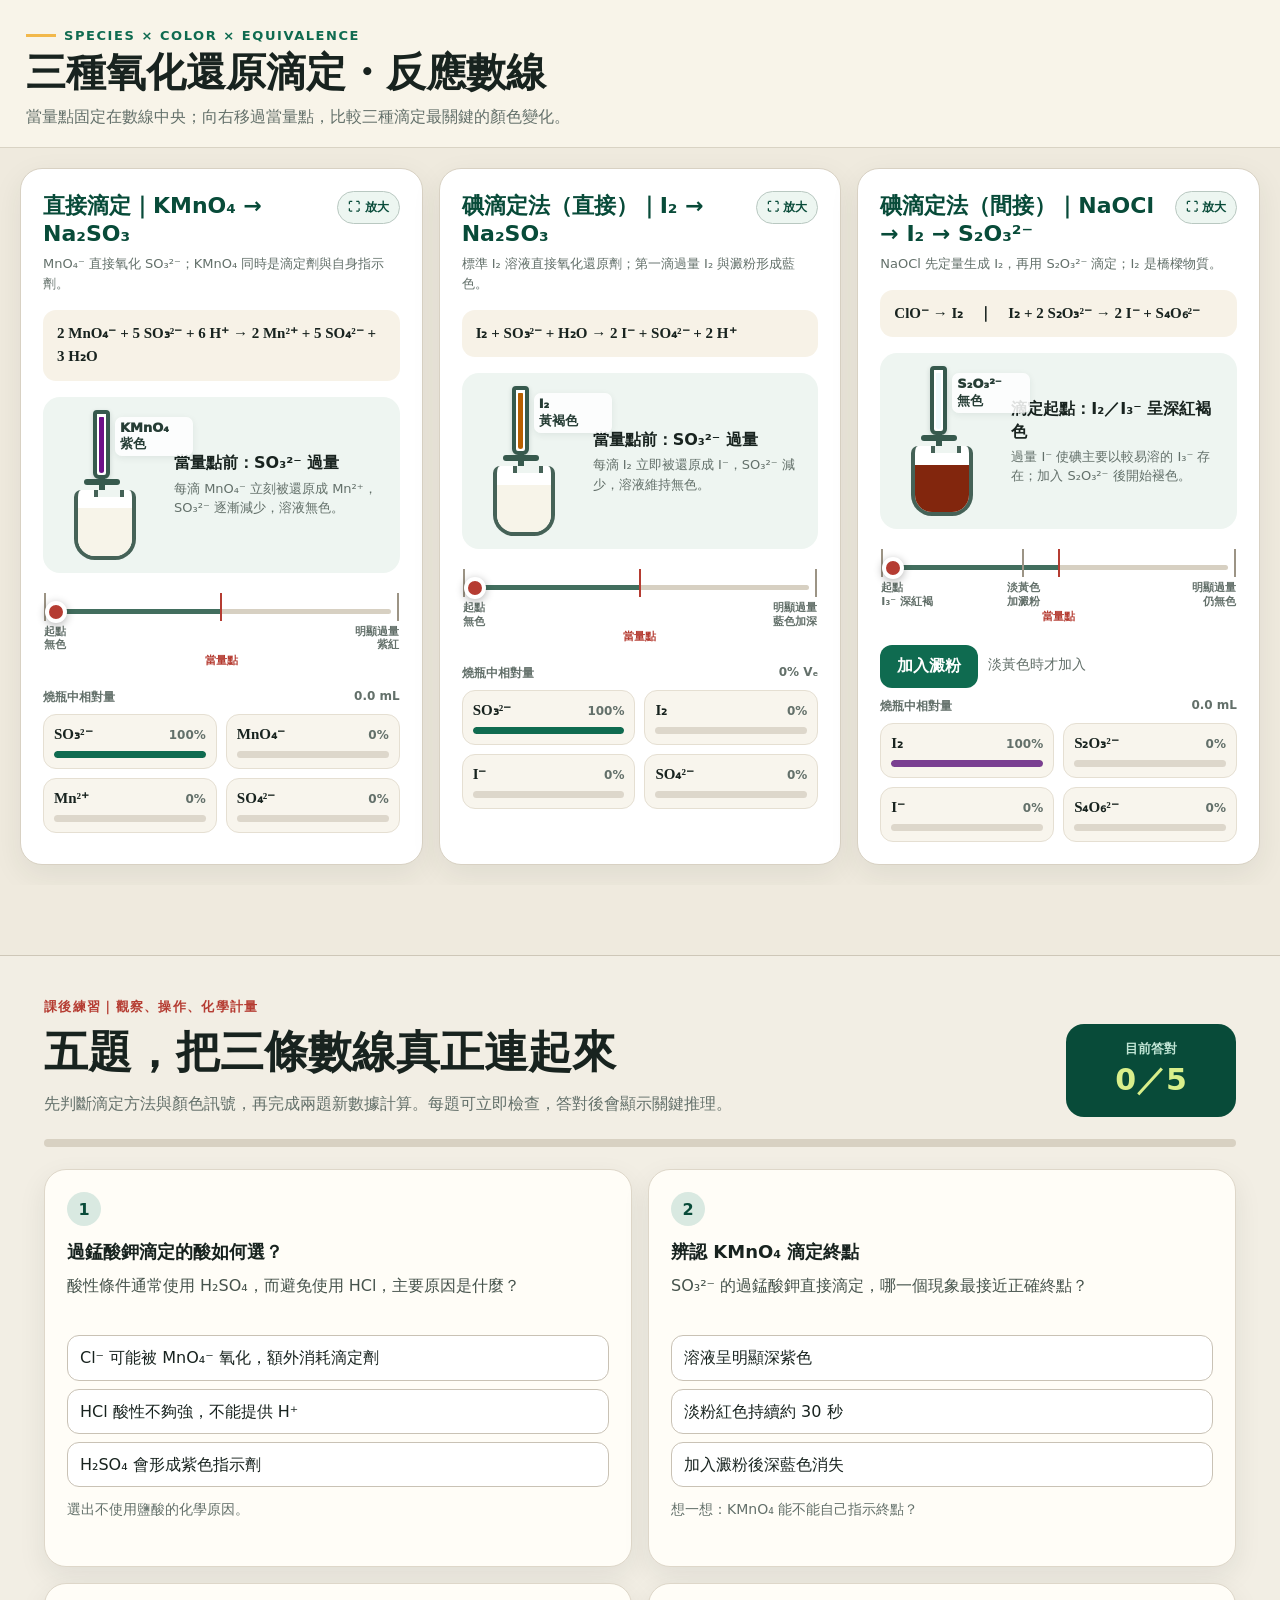
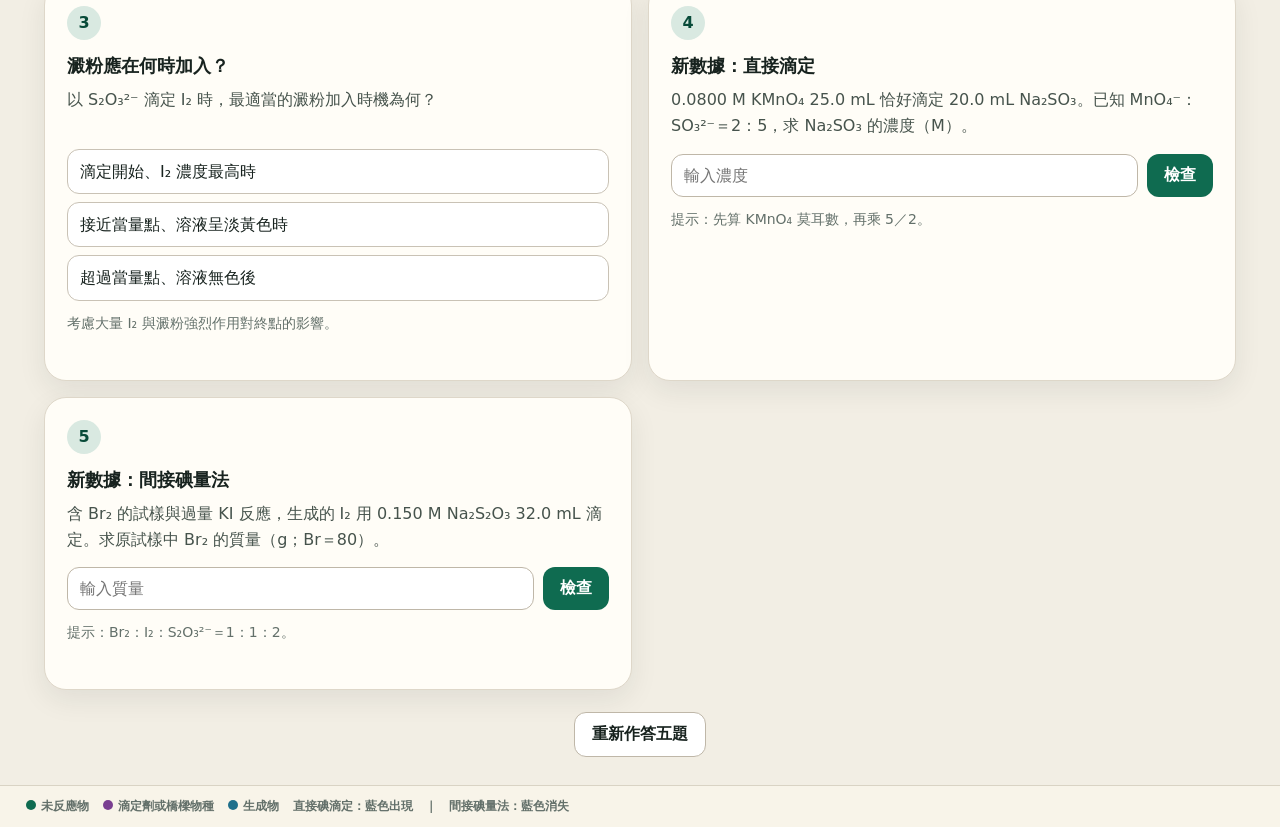
==== commit 374d4227: "新增五題氧化還原滴定練習" ====
--- a/redox-titration-line/index.html
+++ b/redox-titration-line/index.html
@@ -113,6 +113,31 @@
     .takeaway{margin-top:30px;padding:26px;border-radius:24px;background:#eddba8;display:grid;grid-template-columns:auto 1fr;gap:18px;align-items:start}
     .takeaway .badge{width:50px;height:50px;display:grid;place-items:center;border-radius:15px;background:#1c3f34;color:white;font-size:25px}
     .takeaway h3{margin:0 0 6px}.takeaway p{margin:0;line-height:1.7;color:#554b35}
+    .practice-section{margin-top:70px;padding:42px clamp(18px,4vw,44px) 28px;border-top:1px solid #cec7b8;background:#f2eee4;scroll-margin-top:86px}
+    .practice-head{display:flex;justify-content:space-between;align-items:end;gap:24px;margin-bottom:22px}
+    .practice-head p{max-width:700px;margin:8px 0 0;color:var(--muted);line-height:1.7}
+    .practice-score{flex:0 0 auto;min-width:170px;padding:16px 18px;border-radius:18px;background:var(--green-dark);color:white;text-align:center}
+    .practice-score small{display:block;color:#bfe4d4;font-weight:800}
+    .practice-score b{display:block;margin-top:2px;color:var(--lime);font-size:30px}
+    .practice-progress{height:8px;margin:0 0 22px;border-radius:8px;background:#d8d1c2;overflow:hidden}
+    .practice-progress span{display:block;width:0;height:100%;border-radius:8px;background:linear-gradient(90deg,var(--green),var(--amber));transition:width .3s ease}
+    .practice-grid{display:grid;grid-template-columns:repeat(2,minmax(0,1fr));gap:16px}
+    .practice-card{padding:22px;border:1px solid #ded7c9;border-radius:22px;background:var(--paper);box-shadow:0 10px 28px rgba(31,42,36,.08)}
+    .practice-card.is-correct{border-color:#83b7a1;background:#f4fbf7}
+    .practice-number{display:inline-grid;place-items:center;width:34px;height:34px;margin-bottom:12px;border-radius:50%;background:#d9e9e1;color:var(--green-dark);font-weight:900}
+    .practice-card h3{margin:0 0 8px;font-size:18px;line-height:1.5;color:var(--ink)}
+    .practice-card .prompt{min-height:48px;margin:0 0 14px;color:#46534c;line-height:1.65}
+    .practice-options{display:grid;gap:8px}
+    .practice-choice{width:100%;padding:10px 12px;border:1px solid #c9c2b5;border-radius:12px;background:white;color:var(--ink);text-align:left;line-height:1.45}
+    .practice-choice:hover:not(:disabled){border-color:var(--green)}
+    .practice-choice.is-wrong{border-color:#d69b94;background:#fff0ed;color:#8f312a}
+    .practice-choice.is-correct{border-color:var(--green);background:#e5f3ed;color:var(--green-dark);font-weight:900}
+    .practice-choice:disabled{cursor:default;opacity:.72}
+    .practice-input{display:flex;gap:9px;align-items:stretch}
+    .practice-input input{flex:1;min-width:0}
+    .practice-feedback{min-height:45px;margin-top:12px;color:var(--muted);font-size:14px;line-height:1.55}
+    .practice-feedback.good{color:var(--green-dark);font-weight:800}.practice-feedback.bad{color:var(--red);font-weight:800}
+    .practice-actions{display:flex;justify-content:center;margin-top:22px}
     footer{text-align:center;color:#7b776d;font-size:13px;padding:24px}
     .toast{position:fixed;left:50%;bottom:28px;z-index:30;transform:translate(-50%,120px);opacity:0;background:#193c31;color:#fff;padding:12px 18px;border-radius:999px;box-shadow:var(--shadow);transition:.3s;font-weight:800}
     .toast.show{transform:translate(-50%,0);opacity:1}
@@ -220,7 +245,7 @@
     .process-card.is-expanded .process-observation{grid-template-columns:120px 1fr;padding:22px}
     .process-card.is-expanded .titration-apparatus{transform:scale(1.14);transform-origin:center}
     .process-card.is-expanded .species-row b{font-size:18px}
-    @media(max-width:820px){.hero,.grid{grid-template-columns:1fr}.formula-card{min-height:160px}.lesson-head{display:block}.tag{display:inline-block;margin-top:12px}.station-tab small{display:none}.ratio-rail{grid-template-columns:1fr}.ratio-arrow{transform:rotate(90deg)}.top-actions .label{display:none}}
+    @media(max-width:820px){.hero,.grid,.practice-grid{grid-template-columns:1fr}.formula-card{min-height:160px}.lesson-head{display:block}.tag{display:inline-block;margin-top:12px}.station-tab small{display:none}.ratio-rail{grid-template-columns:1fr}.ratio-arrow{transform:rotate(90deg)}.top-actions .label{display:none}.practice-head{align-items:stretch;flex-direction:column}.practice-score{width:100%}.practice-card .prompt{min-height:0}}
     @media(max-width:1100px){.process-grid{grid-template-columns:repeat(3,minmax(330px,1fr))}}
     @media(max-width:900px){.map-body{grid-template-columns:1fr}.graph-stage{min-width:700px}.map-detail{border-left:0;border-top:1px solid var(--line)}.map-dialog{overflow:auto}.map-shell{max-height:none}.map-body{overflow:visible}.map-head{position:sticky;top:0;z-index:4}.process-card{min-width:330px}}
     @media(max-width:520px){h1{font-size:44px}.topbar{padding:11px 14px}.brand{font-size:14px}.brand-mark{width:30px;height:30px}.lesson-nav button{min-width:0;flex:1}.controls{grid-template-columns:1fr}.answer-row{flex-wrap:wrap}.answer-row input{flex-basis:100%}.takeaway{grid-template-columns:1fr}.ratio-node{min-height:70px}}
@@ -375,7 +400,73 @@
           <div class="takeaway"><div class="badge">↗</div><div><h3>看到間接滴定，先找「橋樑物質」</h3><p>本組題的橋樑是 I₂。不要把兩個反應的係數硬背在一起；逐段走，單位會帶你到答案。</p></div></div>
         </aside>
       </div>
-      <div class="lesson-nav"><button class="ghost prev" data-prev="1">← 回漂白水</button><button class="primary" id="finishBtn">完成三站 ✓</button></div>
+      <div class="lesson-nav"><button class="ghost prev" data-prev="1">← 回漂白水</button><button class="primary" id="finishBtn">前往五題練習 →</button></div>
+    </section>
+
+    <section class="practice-section" id="practice" aria-labelledby="practiceTitle">
+      <header class="practice-head">
+        <div>
+          <div class="lesson-kicker">課後練習｜觀察、操作、化學計量</div>
+          <h2 id="practiceTitle">五題，把三條數線真正連起來</h2>
+          <p>先判斷滴定方法與顏色訊號，再完成兩題新數據計算。每題可立即檢查，答對後會顯示關鍵推理。</p>
+        </div>
+        <div class="practice-score" aria-live="polite"><small>目前答對</small><b><span id="practiceScore">0</span>／5</b></div>
+      </header>
+      <div class="practice-progress" role="progressbar" aria-label="練習完成度" aria-valuemin="0" aria-valuemax="5" aria-valuenow="0"><span id="practiceProgress"></span></div>
+      <div class="practice-grid">
+        <article class="practice-card" data-practice="choice" data-answer="chloride">
+          <span class="practice-number">1</span>
+          <h3>過錳酸鉀滴定的酸如何選？</h3>
+          <p class="prompt">酸性條件通常使用 H₂SO₄，而避免使用 HCl，主要原因是什麼？</p>
+          <div class="practice-options">
+            <button class="practice-choice" data-value="chloride">Cl⁻ 可能被 MnO₄⁻ 氧化，額外消耗滴定劑</button>
+            <button class="practice-choice" data-value="weak">HCl 酸性不夠強，不能提供 H⁺</button>
+            <button class="practice-choice" data-value="indicator">H₂SO₄ 會形成紫色指示劑</button>
+          </div>
+          <div class="practice-feedback" aria-live="polite">選出不使用鹽酸的化學原因。</div>
+        </article>
+
+        <article class="practice-card" data-practice="choice" data-answer="pale-pink">
+          <span class="practice-number">2</span>
+          <h3>辨認 KMnO₄ 滴定終點</h3>
+          <p class="prompt">SO₃²⁻ 的過錳酸鉀直接滴定，哪一個現象最接近正確終點？</p>
+          <div class="practice-options">
+            <button class="practice-choice" data-value="purple">溶液呈明顯深紫色</button>
+            <button class="practice-choice" data-value="pale-pink">淡粉紅色持續約 30 秒</button>
+            <button class="practice-choice" data-value="blue">加入澱粉後深藍色消失</button>
+          </div>
+          <div class="practice-feedback" aria-live="polite">想一想：KMnO₄ 能不能自己指示終點？</div>
+        </article>
+
+        <article class="practice-card" data-practice="choice" data-answer="near-endpoint">
+          <span class="practice-number">3</span>
+          <h3>澱粉應在何時加入？</h3>
+          <p class="prompt">以 S₂O₃²⁻ 滴定 I₂ 時，最適當的澱粉加入時機為何？</p>
+          <div class="practice-options">
+            <button class="practice-choice" data-value="start">滴定開始、I₂ 濃度最高時</button>
+            <button class="practice-choice" data-value="near-endpoint">接近當量點、溶液呈淡黃色時</button>
+            <button class="practice-choice" data-value="after">超過當量點、溶液無色後</button>
+          </div>
+          <div class="practice-feedback" aria-live="polite">考慮大量 I₂ 與澱粉強烈作用對終點的影響。</div>
+        </article>
+
+        <article class="practice-card" data-practice="number" data-answer="0.250" data-tolerance="0.0006">
+          <span class="practice-number">4</span>
+          <h3>新數據：直接滴定</h3>
+          <p class="prompt">0.0800 M KMnO₄ 25.0 mL 恰好滴定 20.0 mL Na₂SO₃。已知 MnO₄⁻：SO₃²⁻＝2：5，求 Na₂SO₃ 的濃度（M）。</p>
+          <div class="practice-input"><input type="number" step="0.001" inputmode="decimal" placeholder="輸入濃度" aria-label="第四題 Na2SO3 濃度"><button class="primary practice-check">檢查</button></div>
+          <div class="practice-feedback" aria-live="polite">提示：先算 KMnO₄ 莫耳數，再乘 5／2。</div>
+        </article>
+
+        <article class="practice-card" data-practice="number" data-answer="0.384" data-tolerance="0.0006">
+          <span class="practice-number">5</span>
+          <h3>新數據：間接碘量法</h3>
+          <p class="prompt">含 Br₂ 的試樣與過量 KI 反應，生成的 I₂ 用 0.150 M Na₂S₂O₃ 32.0 mL 滴定。求原試樣中 Br₂ 的質量（g；Br＝80）。</p>
+          <div class="practice-input"><input type="number" step="0.001" inputmode="decimal" placeholder="輸入質量" aria-label="第五題 Br2 質量"><button class="primary practice-check">檢查</button></div>
+          <div class="practice-feedback" aria-live="polite">提示：Br₂：I₂：S₂O₃²⁻＝1：1：2。</div>
+        </article>
+      </div>
+      <div class="practice-actions"><button class="ghost" id="resetPractice">重新作答五題</button></div>
     </section>
   </main>
   <dialog class="map-dialog" id="mapDialog" aria-labelledby="mapTitle">
@@ -504,6 +595,8 @@
     const state={station:0,done:new Set(),hint:0};
     const lessons=[...document.querySelectorAll('.lesson')];
     const tabs=[...document.querySelectorAll('.station-tab')];
+    const practiceSection=document.querySelector('#practice');
+    document.querySelector('#processDialog .map-legend').before(practiceSection);
     const toast=document.querySelector('#toast');
     function showToast(message){toast.textContent=message;toast.classList.add('show');clearTimeout(showToast.t);showToast.t=setTimeout(()=>toast.classList.remove('show'),2200)}
     function showStation(index){
@@ -593,7 +686,47 @@
     }
     document.querySelector('#check3').addEventListener('click',checkAnswer);
     document.querySelector('#answer3').addEventListener('keydown',e=>{if(e.key==='Enter')checkAnswer()});
-    document.querySelector('#finishBtn').addEventListener('click',()=>{state.done.add(2);tabs.forEach((el,i)=>el.classList.toggle('done',state.done.has(i)&&i!==state.station));showToast('三題已串成同一條化學計量線！')});
+    document.querySelector('#finishBtn').addEventListener('click',()=>{state.done.add(2);tabs.forEach((el,i)=>el.classList.toggle('done',state.done.has(i)&&i!==state.station));document.querySelector('#practice').scrollIntoView({behavior:'smooth',block:'start'});showToast('三站完成，開始五題練習！')});
+    const practiceCards=[...document.querySelectorAll('.practice-card')];
+    const practiceExplanations={
+      chloride:'正確：Cl⁻ 可能被強氧化劑 MnO₄⁻ 氧化成 Cl₂，使 KMnO₄ 用量偏大；應使用不易被氧化的 H₂SO₄。',
+      'pale-pink':'正確：第一滴微量過量的 MnO₄⁻ 留在溶液中，形成持續約 30 秒的淡粉紅色。',
+      'near-endpoint':'正確：I₂ 已降至少量、溶液呈淡黃色時才加澱粉，可避免終點遲滯。'
+    };
+    function updatePracticeScore(){
+      const score=practiceCards.filter(card=>card.dataset.complete==='true').length;
+      document.querySelector('#practiceScore').textContent=score;
+      const progress=document.querySelector('.practice-progress');progress.setAttribute('aria-valuenow',score);
+      document.querySelector('#practiceProgress').style.width=(score/5*100)+'%';
+      if(score===5)showToast('五題全對！顏色、當量點與化學計量已連結完成。');
+    }
+    function completePractice(card,message){
+      card.dataset.complete='true';card.classList.add('is-correct');
+      const feedback=card.querySelector('.practice-feedback');feedback.className='practice-feedback good';feedback.textContent=message;
+      card.querySelectorAll('button,input').forEach(control=>control.disabled=true);updatePracticeScore();
+    }
+    document.querySelectorAll('.practice-choice').forEach(button=>button.addEventListener('click',()=>{
+      const card=button.closest('.practice-card');if(card.dataset.complete==='true')return;
+      card.querySelectorAll('.practice-choice').forEach(item=>item.classList.remove('is-wrong','is-correct'));
+      const ok=button.dataset.value===card.dataset.answer;
+      button.classList.add(ok?'is-correct':'is-wrong');
+      if(ok)completePractice(card,practiceExplanations[card.dataset.answer]);
+      else{const feedback=card.querySelector('.practice-feedback');feedback.className='practice-feedback bad';feedback.textContent='再想一次：回到數線上的物種與顏色變化判斷。'}
+    }));
+    function checkPracticeNumber(card){
+      if(card.dataset.complete==='true')return;
+      const input=card.querySelector('input'),value=Number(input.value),answer=Number(card.dataset.answer),tolerance=Number(card.dataset.tolerance),feedback=card.querySelector('.practice-feedback');
+      if(!input.value){feedback.className='practice-feedback bad';feedback.textContent='請先輸入數值。';return}
+      if(Math.abs(value-answer)<=tolerance){
+        const message=answer===.25?'正確：0.0800×0.0250×(5／2)÷0.0200＝0.250 M。':'正確：0.150×0.0320÷2×160＝0.384 g。';
+        completePractice(card,message);
+      }else{feedback.className='practice-feedback bad';feedback.textContent=answer===.25?'再檢查 mL→L，以及 MnO₄⁻：SO₃²⁻＝2：5。':'再檢查 mL→L，且 2 mol S₂O₃²⁻ 對應 1 mol Br₂。'}
+    }
+    document.querySelectorAll('.practice-check').forEach(button=>button.addEventListener('click',()=>checkPracticeNumber(button.closest('.practice-card'))));
+    document.querySelectorAll('.practice-card[data-practice="number"] input').forEach(input=>input.addEventListener('keydown',event=>{if(event.key==='Enter')checkPracticeNumber(input.closest('.practice-card'))}));
+    document.querySelector('#resetPractice').addEventListener('click',()=>{
+      practiceCards.forEach(card=>{delete card.dataset.complete;card.classList.remove('is-correct');card.querySelectorAll('button,input').forEach(control=>control.disabled=false);card.querySelectorAll('.practice-choice').forEach(item=>item.classList.remove('is-wrong','is-correct'));const input=card.querySelector('input');if(input)input.value='';const feedback=card.querySelector('.practice-feedback');feedback.className='practice-feedback';feedback.textContent=card.dataset.practice==='number'?(Number(card.dataset.answer)===.25?'提示：先算 KMnO₄ 莫耳數，再乘 5／2。':'提示：Br₂：I₂：S₂O₃²⁻＝1：1：2。'):'請重新選擇答案。'});updatePracticeScore();showToast('五題已重設');
+    });
     const mapData={
       oxidation:{type:'先備知識',title:'氧化數與電子轉移',summary:'先判斷誰失去電子、誰得到電子，才能辨認氧化劑與還原劑。',relation:'氧化數升高＝氧化；氧化數降低＝還原。',evidence:'MnO₄⁻ 被還原成近無色的 Mn²⁺；I₂ 被還原成無色 I⁻。',check:'SO₃²⁻ 變成 SO₄²⁻ 時，硫的氧化數如何改變？',misconception:'把含氧物種一律當成氧化劑。'},
       balance:{type:'先備知識',title:'半反應配平',summary:'用電子守恆建立可靠的反應係數，避免只靠猜係數。',relation:'酸性溶液依序配平非 H/O 原子、O、H、電荷。',evidence:'兩個半反應的電子數相等，合併後總電荷守恆。',check:'MnO₄⁻ → Mn²⁺ 每莫耳得到幾莫耳電子？',misconception:'原子數配平後就停止，忘了檢查總電荷。'},
